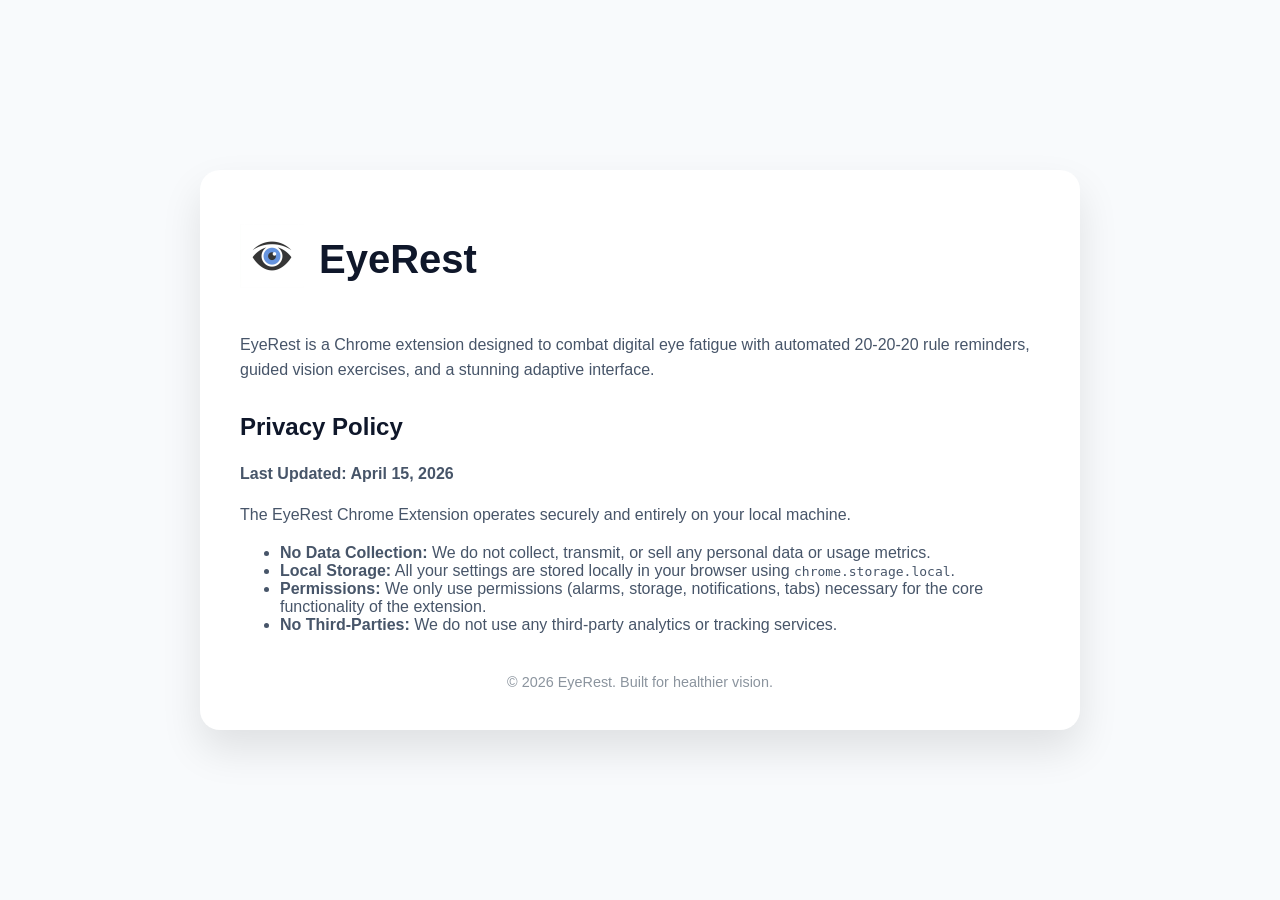
==== index.html @ a1400bfd "Initial commit: EyeRest Chrome Extension" ====
<!DOCTYPE html>
<html lang="en">
<head>
    <meta charset="UTF-8">
    <meta name="viewport" content="width=device-width, initial-scale=1.0">
    <title>EyeRest - Protect Your Vision</title>
    <style>
        :root {
            --bg-color: #0b0f19;
            --text-main: #c9d1d9;
            --text-bright: #ffffff;
            --primary: #3b82f6;
            --card-bg: #161b22;
        }
        @media (prefers-color-scheme: light) {
            :root {
                --bg-color: #f8fafc;
                --text-main: #475569;
                --text-bright: #0f172a;
                --primary: #3b82f6;
                --card-bg: #ffffff;
            }
        }
        body {
            font-family: -apple-system, BlinkMacSystemFont, "Segoe UI", Roboto, sans-serif;
            background-color: var(--bg-color);
            color: var(--text-main);
            margin: 0;
            padding: 0;
            display: flex;
            justify-content: center;
            align-items: center;
            min-height: 100vh;
        }
        .container {
            max-width: 800px;
            padding: 40px;
            background: var(--card-bg);
            border-radius: 20px;
            box-shadow: 0 20px 40px rgba(0,0,0,0.1);
            margin: 20px;
        }
        h1 {
            color: var(--text-bright);
            font-size: 2.5rem;
            margin-bottom: 20px;
        }
        h2 {
            color: var(--text-bright);
            margin-top: 30px;
        }
        p {
            line-height: 1.6;
        }
        .logo {
            display: flex;
            align-items: center;
            gap: 15px;
            margin-bottom: 30px;
        }
        .logo img {
            width: 64px;
            height: 64px;
        }
        a {
            color: var(--primary);
            text-decoration: none;
        }
        a:hover {
            text-decoration: underline;
        }
        footer {
            margin-top: 40px;
            font-size: 0.9rem;
            color: #8b949e;
            text-align: center;
        }
    </style>
</head>
<body>
    <div class="container">
        <div class="logo">
            <img src="icons/logo.png" alt="EyeRest Logo">
            <h1>EyeRest</h1>
        </div>
        
        <p>EyeRest is a Chrome extension designed to combat digital eye fatigue with automated 20-20-20 rule reminders, guided vision exercises, and a stunning adaptive interface.</p>

        <section id="privacy">
            <h2>Privacy Policy</h2>
            <p><strong>Last Updated: April 15, 2026</strong></p>
            <p>The EyeRest Chrome Extension operates securely and entirely on your local machine.</p>
            <ul>
                <li><strong>No Data Collection:</strong> We do not collect, transmit, or sell any personal data or usage metrics.</li>
                <li><strong>Local Storage:</strong> All your settings are stored locally in your browser using <code>chrome.storage.local</code>.</li>
                <li><strong>Permissions:</strong> We only use permissions (alarms, storage, notifications, tabs) necessary for the core functionality of the extension.</li>
                <li><strong>No Third-Parties:</strong> We do not use any third-party analytics or tracking services.</li>
            </ul>
        </section>

        <footer>
            &copy; 2026 EyeRest. Built for healthier vision.
        </footer>
    </div>
</body>
</html>
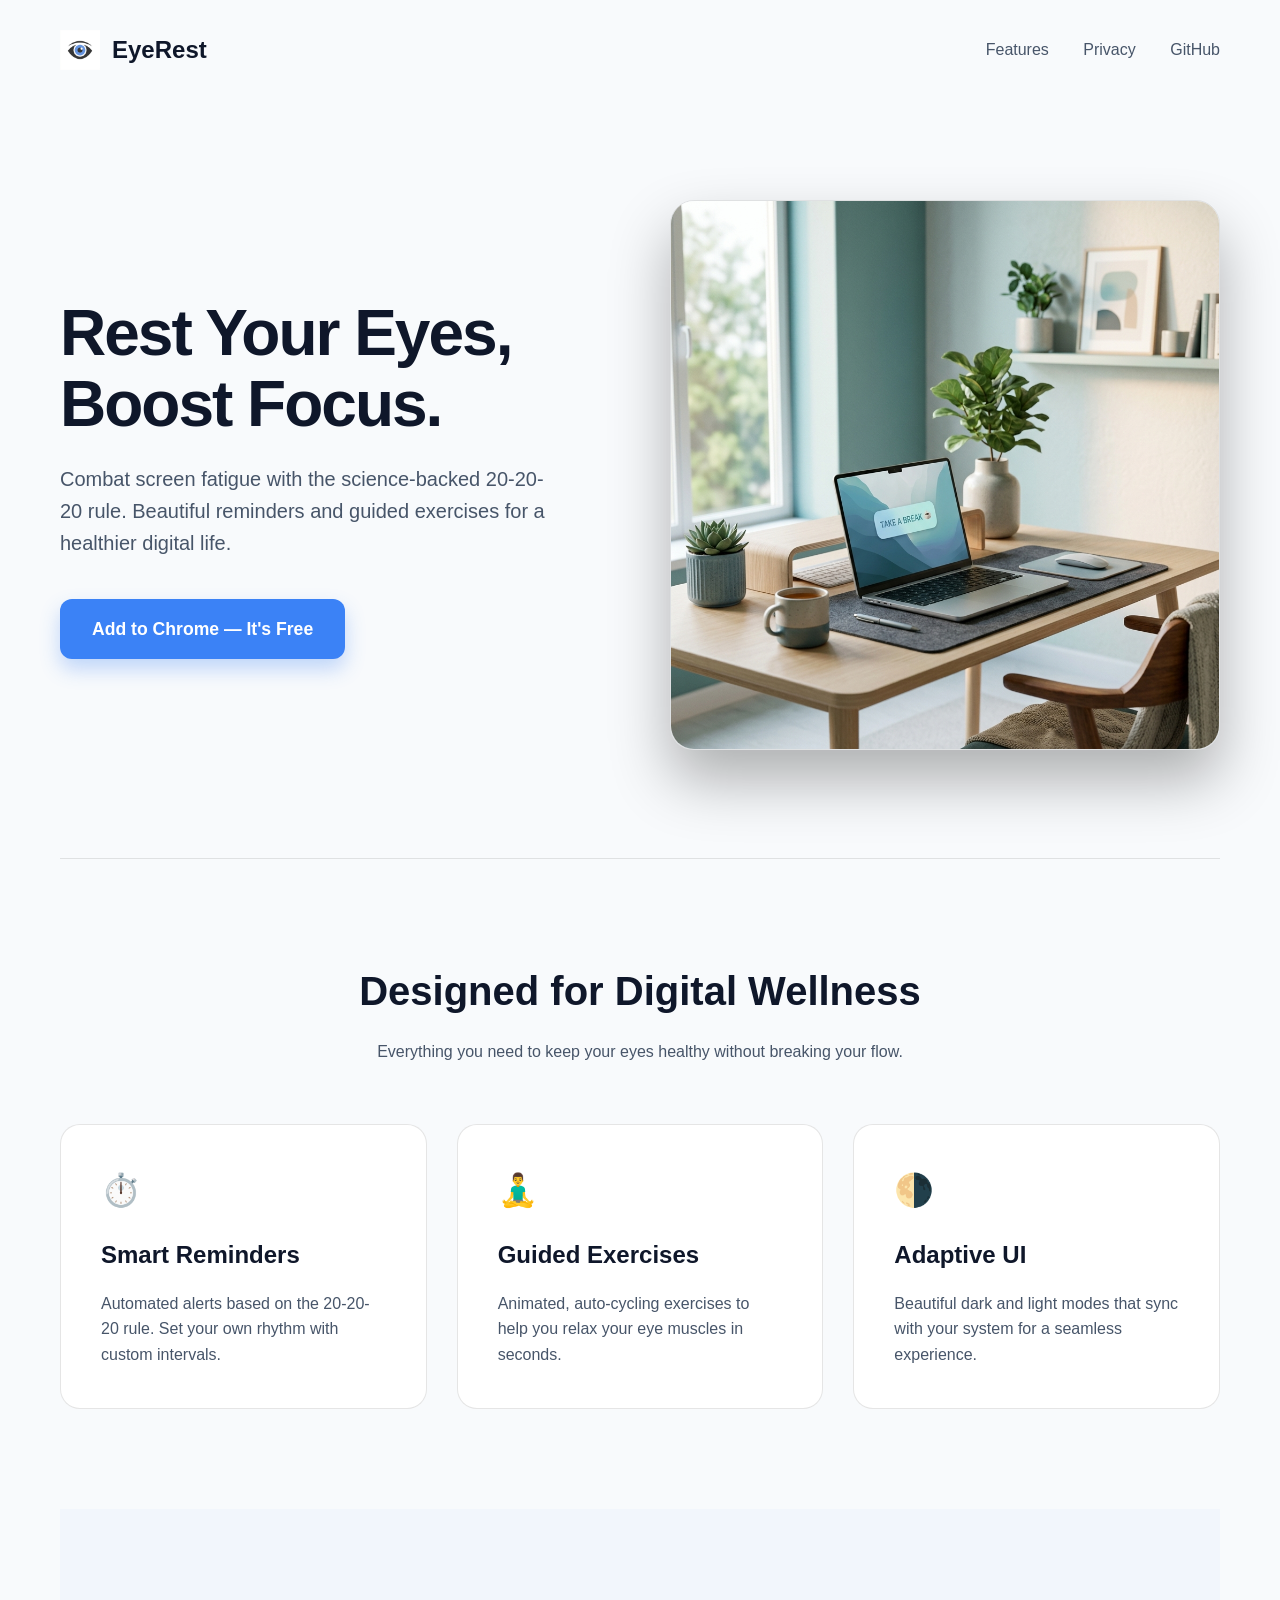
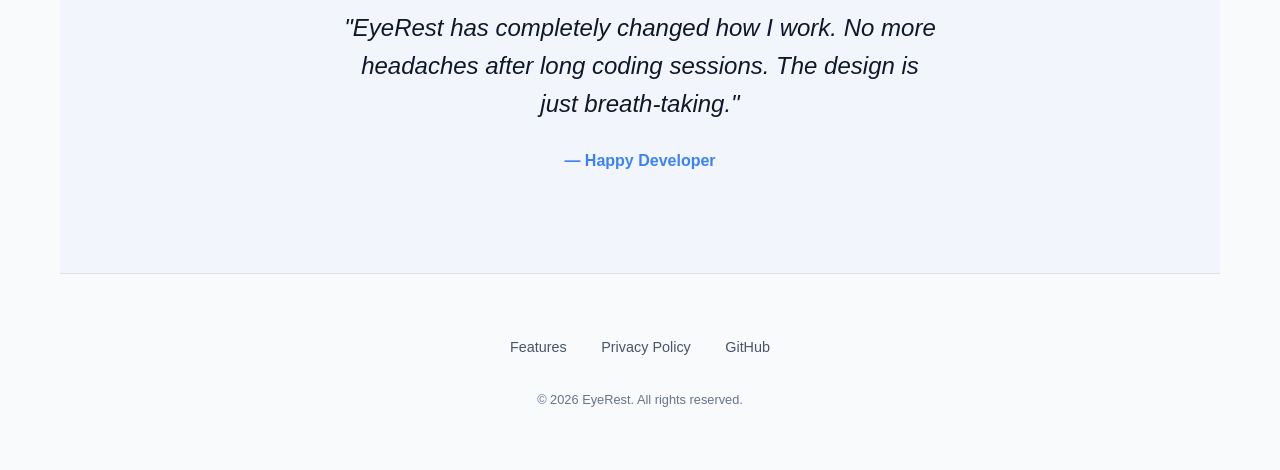
==== commit d4f73ccc: "Add premium landing page and privacy policy page" ====
--- a/index.html
+++ b/index.html
@@ -3,104 +3,318 @@
 <head>
     <meta charset="UTF-8">
     <meta name="viewport" content="width=device-width, initial-scale=1.0">
-    <title>EyeRest - Protect Your Vision</title>
+    <title>EyeRest - Protect Your Vision, One Break at a Time</title>
     <style>
         :root {
-            --bg-color: #0b0f19;
-            --text-main: #c9d1d9;
-            --text-bright: #ffffff;
             --primary: #3b82f6;
+            --primary-dark: #2563eb;
+            --bg: #0b0f19;
             --card-bg: #161b22;
-        }
+            --text-main: #94a3b8;
+            --text-bright: #f8fafc;
+            --border: rgba(255, 255, 255, 0.1);
+        }
+
         @media (prefers-color-scheme: light) {
             :root {
-                --bg-color: #f8fafc;
+                --primary: #3b82f6;
+                --primary-dark: #2563eb;
+                --bg: #f8fafc;
+                --card-bg: #ffffff;
                 --text-main: #475569;
                 --text-bright: #0f172a;
-                --primary: #3b82f6;
-                --card-bg: #ffffff;
+                --border: rgba(0, 0, 0, 0.1);
             }
         }
-        body {
-            font-family: -apple-system, BlinkMacSystemFont, "Segoe UI", Roboto, sans-serif;
-            background-color: var(--bg-color);
-            color: var(--text-main);
+
+        * {
             margin: 0;
             padding: 0;
+            box-sizing: border-box;
+        }
+
+        body {
+            font-family: 'Inter', -apple-system, BlinkMacSystemFont, "Segoe UI", Roboto, sans-serif;
+            background-color: var(--bg);
+            color: var(--text-main);
+            line-height: 1.6;
+            overflow-x: hidden;
+        }
+
+        .container {
+            max-width: 1200px;
+            margin: 0 auto;
+            padding: 0 20px;
+        }
+
+        /* Navbar */
+        nav {
+            padding: 30px 0;
             display: flex;
-            justify-content: center;
+            justify-content: space-between;
             align-items: center;
-            min-height: 100vh;
-        }
-        .container {
-            max-width: 800px;
-            padding: 40px;
-            background: var(--card-bg);
-            border-radius: 20px;
-            box-shadow: 0 20px 40px rgba(0,0,0,0.1);
-            margin: 20px;
-        }
-        h1 {
-            color: var(--text-bright);
-            font-size: 2.5rem;
-            margin-bottom: 20px;
-        }
-        h2 {
-            color: var(--text-bright);
-            margin-top: 30px;
-        }
-        p {
-            line-height: 1.6;
-        }
+        }
+
         .logo {
             display: flex;
             align-items: center;
-            gap: 15px;
+            gap: 12px;
+            font-weight: 700;
+            font-size: 1.5rem;
+            color: var(--text-bright);
+            text-decoration: none;
+        }
+
+        .logo img {
+            width: 40px;
+            height: 40px;
+        }
+
+        .nav-links a {
+            color: var(--text-main);
+            text-decoration: none;
+            margin-left: 30px;
+            transition: color 0.2s;
+            font-weight: 500;
+        }
+
+        .nav-links a:hover {
+            color: var(--primary);
+        }
+
+        /* Hero Section */
+        .hero {
+            padding: 100px 0;
+            display: flex;
+            align-items: center;
+            gap: 60px;
+        }
+
+        .hero-content {
+            flex: 1;
+        }
+
+        .hero-image {
+            flex: 1;
+            position: relative;
+        }
+
+        .hero-image img {
+            width: 100%;
+            border-radius: 24px;
+            box-shadow: 0 30px 60px rgba(0,0,0,0.3);
+            border: 1px solid var(--border);
+        }
+
+        h1 {
+            font-size: 4rem;
+            line-height: 1.1;
+            color: var(--text-bright);
+            margin-bottom: 24px;
+            letter-spacing: -2px;
+        }
+
+        .subtitle {
+            font-size: 1.25rem;
+            margin-bottom: 40px;
+            max-width: 500px;
+        }
+
+        .btn {
+            display: inline-block;
+            padding: 16px 32px;
+            background-color: var(--primary);
+            color: white;
+            text-decoration: none;
+            border-radius: 12px;
+            font-weight: 600;
+            font-size: 1.1rem;
+            transition: transform 0.2s, background-color 0.2s;
+            box-shadow: 0 10px 20px rgba(59, 130, 246, 0.3);
+        }
+
+        .btn:hover {
+            background-color: var(--primary-dark);
+            transform: translateY(-2px);
+        }
+
+        /* Features Section */
+        .features {
+            padding: 100px 0;
+            border-top: 1px solid var(--border);
+        }
+
+        .section-title {
+            text-align: center;
+            margin-bottom: 60px;
+        }
+
+        .section-title h2 {
+            font-size: 2.5rem;
+            color: var(--text-bright);
+            margin-bottom: 16px;
+        }
+
+        .feature-grid {
+            display: grid;
+            grid-template-columns: repeat(auto-fit, minmax(300px, 1fr));
+            gap: 30px;
+        }
+
+        .feature-card {
+            background: var(--card-bg);
+            padding: 40px;
+            border-radius: 20px;
+            border: 1px solid var(--border);
+            transition: transform 0.3s;
+        }
+
+        .feature-card:hover {
+            transform: translateY(-10px);
+        }
+
+        .feature-icon {
+            font-size: 2rem;
+            margin-bottom: 20px;
+            display: block;
+        }
+
+        .feature-card h3 {
+            color: var(--text-bright);
+            margin-bottom: 16px;
+            font-size: 1.5rem;
+        }
+
+        /* Testimonials */
+        .testimonials {
+            padding: 100px 0;
+            background: rgba(59, 130, 246, 0.03);
+        }
+
+        .testimonial-card {
+            max-width: 600px;
+            margin: 0 auto;
+            text-align: center;
+        }
+
+        .testimonial-card p {
+            font-size: 1.5rem;
+            color: var(--text-bright);
+            font-style: italic;
+            margin-bottom: 24px;
+        }
+
+        .author {
+            font-weight: 600;
+            color: var(--primary);
+        }
+
+        /* Footer */
+        footer {
+            padding: 60px 0;
+            border-top: 1px solid var(--border);
+            text-align: center;
+        }
+
+        .footer-links {
             margin-bottom: 30px;
         }
-        .logo img {
-            width: 64px;
-            height: 64px;
-        }
-        a {
-            color: var(--primary);
+
+        .footer-links a {
+            color: var(--text-main);
             text-decoration: none;
-        }
-        a:hover {
-            text-decoration: underline;
-        }
-        footer {
-            margin-top: 40px;
+            margin: 0 15px;
             font-size: 0.9rem;
-            color: #8b949e;
-            text-align: center;
+        }
+
+        .copyright {
+            font-size: 0.8rem;
+            color: #64748b;
+        }
+
+        @media (max-width: 968px) {
+            .hero {
+                flex-direction: column;
+                text-align: center;
+                padding: 60px 0;
+            }
+            h1 {
+                font-size: 3rem;
+            }
+            .subtitle {
+                margin: 0 auto 40px;
+            }
         }
     </style>
 </head>
 <body>
+
     <div class="container">
-        <div class="logo">
-            <img src="icons/logo.png" alt="EyeRest Logo">
-            <h1>EyeRest</h1>
-        </div>
-        
-        <p>EyeRest is a Chrome extension designed to combat digital eye fatigue with automated 20-20-20 rule reminders, guided vision exercises, and a stunning adaptive interface.</p>
-
-        <section id="privacy">
-            <h2>Privacy Policy</h2>
-            <p><strong>Last Updated: April 15, 2026</strong></p>
-            <p>The EyeRest Chrome Extension operates securely and entirely on your local machine.</p>
-            <ul>
-                <li><strong>No Data Collection:</strong> We do not collect, transmit, or sell any personal data or usage metrics.</li>
-                <li><strong>Local Storage:</strong> All your settings are stored locally in your browser using <code>chrome.storage.local</code>.</li>
-                <li><strong>Permissions:</strong> We only use permissions (alarms, storage, notifications, tabs) necessary for the core functionality of the extension.</li>
-                <li><strong>No Third-Parties:</strong> We do not use any third-party analytics or tracking services.</li>
-            </ul>
+        <nav>
+            <a href="#" class="logo">
+                <img src="icons/logo.png" alt="EyeRest Logo">
+                EyeRest
+            </a>
+            <div class="nav-links">
+                <a href="#features">Features</a>
+                <a href="privacy.html">Privacy</a>
+                <a href="https://github.com/drdhavaltrivedi/EyeRest-Chrome-Extension" target="_blank">GitHub</a>
+            </div>
+        </nav>
+
+        <section class="hero">
+            <div class="hero-content">
+                <h1>Rest Your Eyes,<br>Boost Focus.</h1>
+                <p class="subtitle">Combat screen fatigue with the science-backed 20-20-20 rule. Beautiful reminders and guided exercises for a healthier digital life.</p>
+                <a href="https://github.com/drdhavaltrivedi/EyeRest-Chrome-Extension" class="btn">Add to Chrome — It's Free</a>
+            </div>
+            <div class="hero-image">
+                <img src="icons/hero.png" alt="EyeRest peaceful workspace illustration">
+            </div>
         </section>
 
+        <section class="features" id="features">
+            <div class="section-title">
+                <h2>Designed for Digital Wellness</h2>
+                <p>Everything you need to keep your eyes healthy without breaking your flow.</p>
+            </div>
+            <div class="feature-grid">
+                <div class="feature-card">
+                    <span class="feature-icon">⏱️</span>
+                    <h3>Smart Reminders</h3>
+                    <p>Automated alerts based on the 20-20-20 rule. Set your own rhythm with custom intervals.</p>
+                </div>
+                <div class="feature-card">
+                    <span class="feature-icon">🧘‍♂️</span>
+                    <h3>Guided Exercises</h3>
+                    <p>Animated, auto-cycling exercises to help you relax your eye muscles in seconds.</p>
+                </div>
+                <div class="feature-card">
+                    <span class="feature-icon">🌗</span>
+                    <h3>Adaptive UI</h3>
+                    <p>Beautiful dark and light modes that sync with your system for a seamless experience.</p>
+                </div>
+            </div>
+        </section>
+
+        <section class="testimonials">
+            <div class="container">
+                <div class="testimonial-card">
+                    <p>"EyeRest has completely changed how I work. No more headaches after long coding sessions. The design is just breath-taking."</p>
+                    <span class="author">— Happy Developer</span>
+                </div>
+            </div>
+        </section>
+
         <footer>
-            &copy; 2026 EyeRest. Built for healthier vision.
+            <div class="footer-links">
+                <a href="#features">Features</a>
+                <a href="privacy.html">Privacy Policy</a>
+                <a href="https://github.com/drdhavaltrivedi/EyeRest-Chrome-Extension">GitHub</a>
+            </div>
+            <p class="copyright">&copy; 2026 EyeRest. All rights reserved.</p>
         </footer>
     </div>
+
 </body>
 </html>
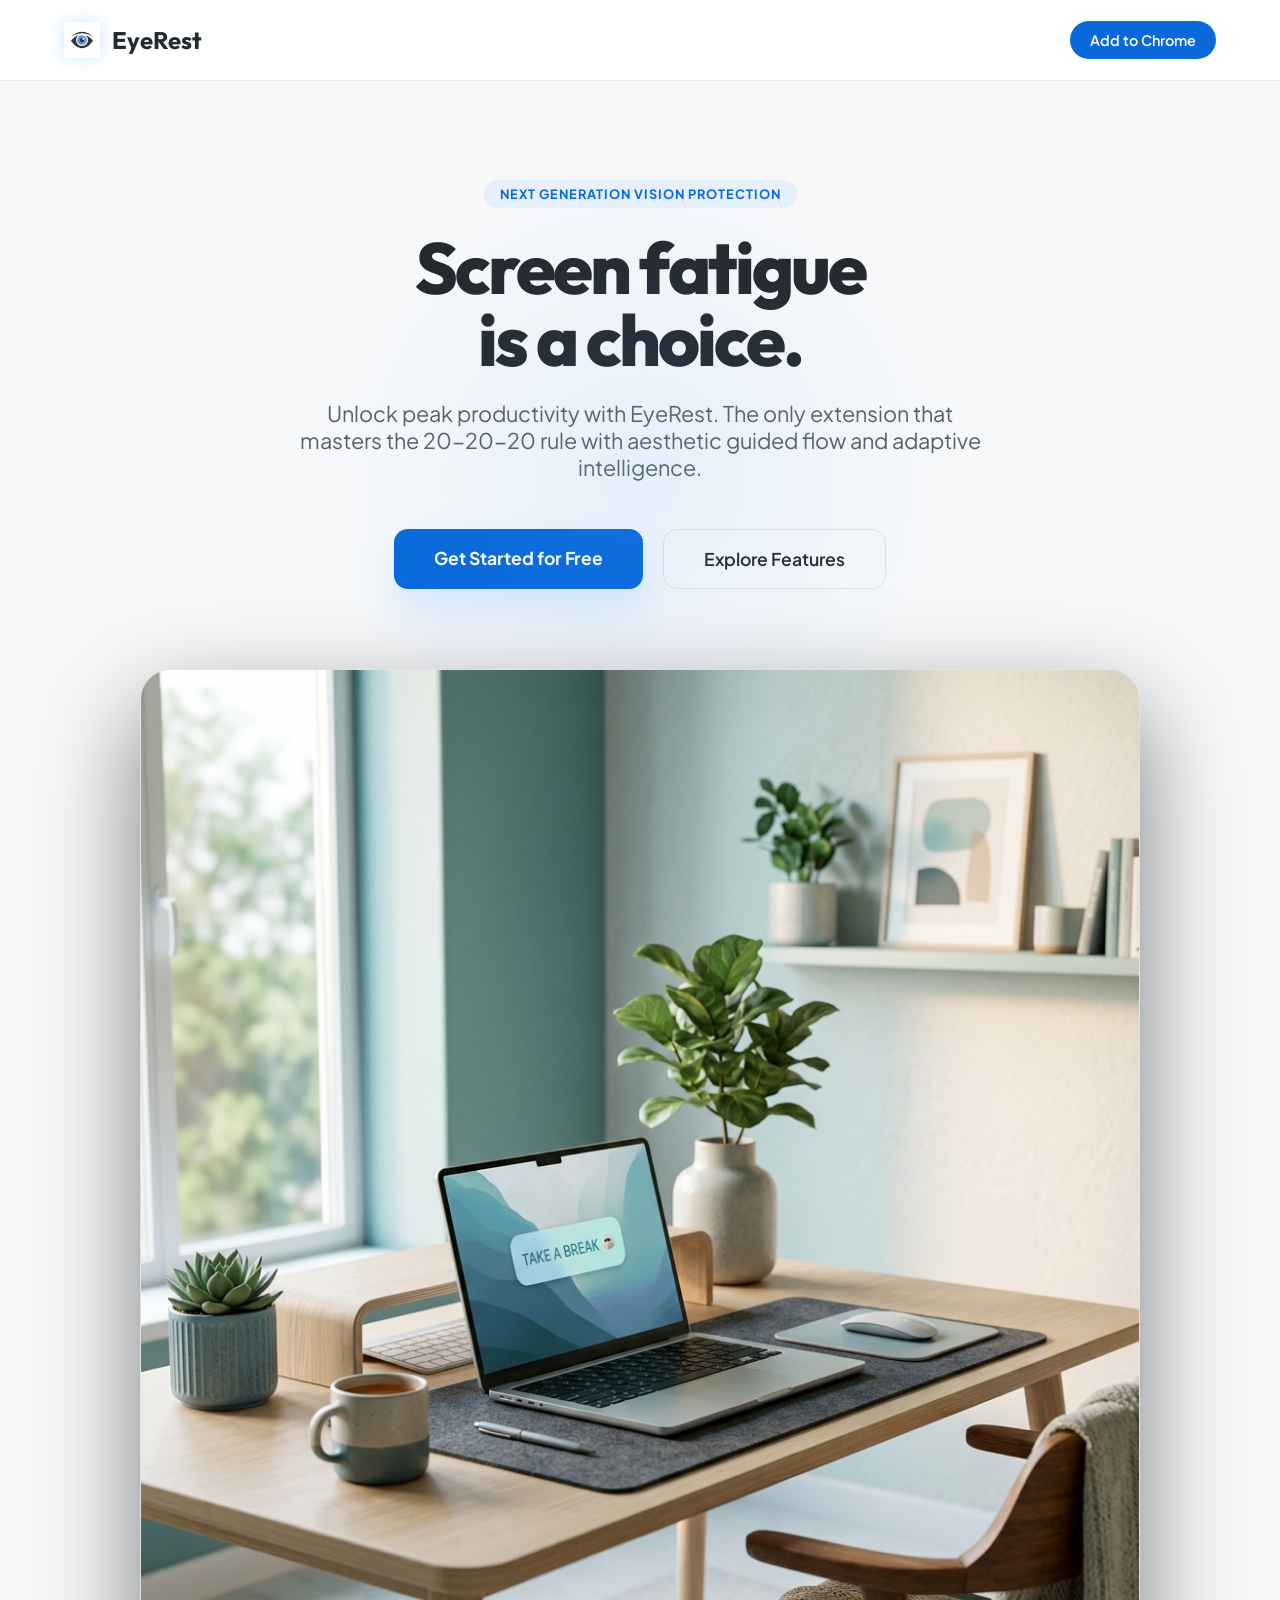
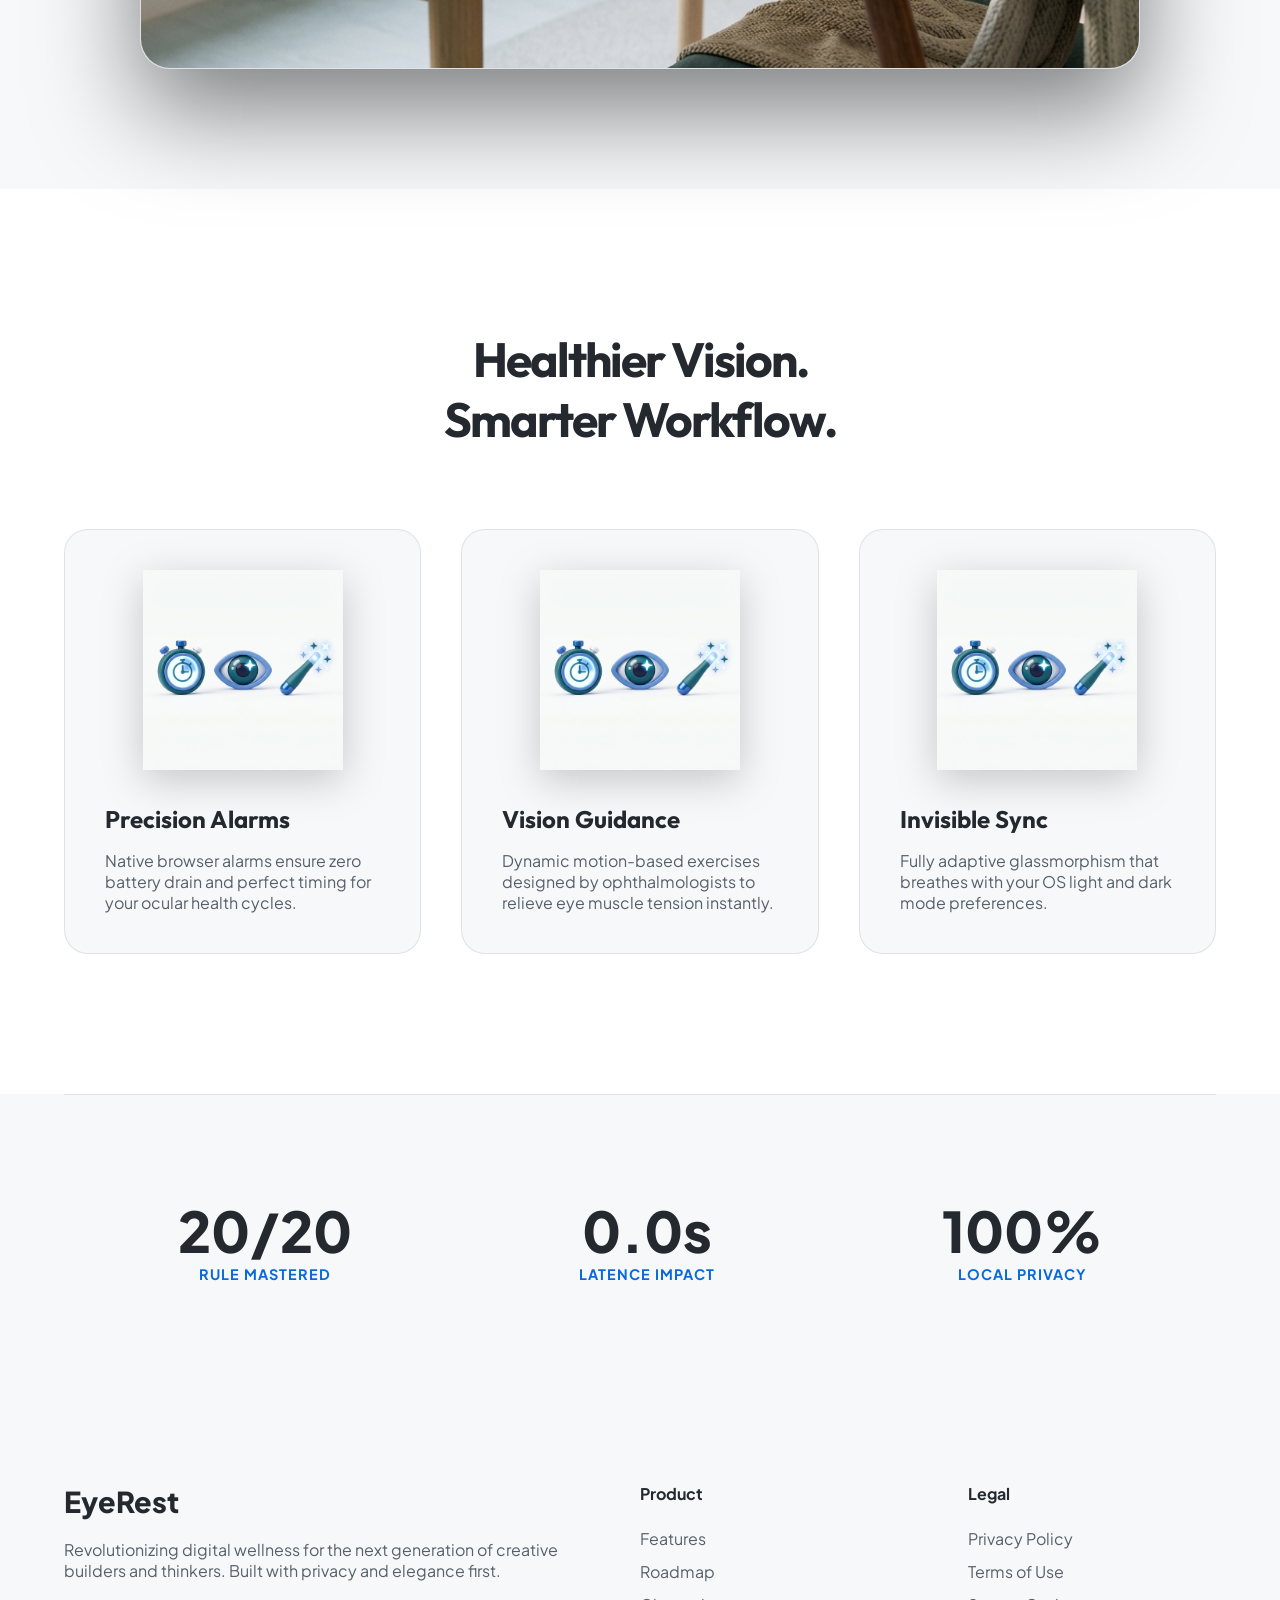
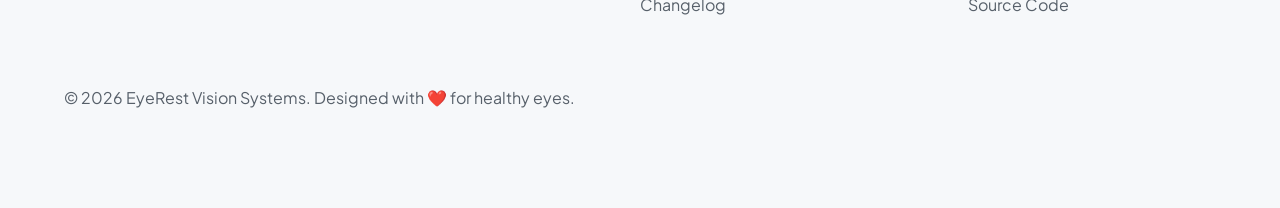
==== commit 420a6b1f: "Ultra-premium UI/UX overhaul for landing page with new 3D assets" ====
--- a/index.html
+++ b/index.html
@@ -3,27 +3,34 @@
 <head>
     <meta charset="UTF-8">
     <meta name="viewport" content="width=device-width, initial-scale=1.0">
-    <title>EyeRest - Protect Your Vision, One Break at a Time</title>
+    <meta name="description" content="EyeRest is the high-end 20-20-20 eye care reminder and screen time tracker. Protect your vision with guided exercises and a stunning interface.">
+    <meta name="keywords" content="20-20-20 rule, eye care, eye protection, screen time tracker, vision care, productivity timer, rest reminder">
+    <title>EyeRest — The Ultimate Eye Protection for Modern Professionals</title>
+    <link rel="preconnect" href="https://fonts.googleapis.com">
+    <link rel="preconnect" href="https://fonts.gstatic.com" crossorigin>
+    <link href="https://fonts.googleapis.com/css2?family=Outfit:wght@300;400;600;800&family=Plus+Jakarta+Sans:wght@200;400;500;700&display=swap" rel="stylesheet">
     <style>
         :root {
-            --primary: #3b82f6;
-            --primary-dark: #2563eb;
-            --bg: #0b0f19;
-            --card-bg: #161b22;
-            --text-main: #94a3b8;
-            --text-bright: #f8fafc;
-            --border: rgba(255, 255, 255, 0.1);
+            --primary: #58a6ff;
+            --accent: #2ea043;
+            --bg: #010409;
+            --bg-secondary: #0d1117;
+            --text-main: #8b949e;
+            --text-bright: #f0f6fc;
+            --card-glass: rgba(22, 27, 34, 0.8);
+            --border: rgba(240, 246, 252, 0.1);
         }
 
         @media (prefers-color-scheme: light) {
             :root {
-                --primary: #3b82f6;
-                --primary-dark: #2563eb;
-                --bg: #f8fafc;
-                --card-bg: #ffffff;
-                --text-main: #475569;
-                --text-bright: #0f172a;
-                --border: rgba(0, 0, 0, 0.1);
+                --primary: #0969da;
+                --accent: #1a7f37;
+                --bg: #f6f8fa;
+                --bg-secondary: #ffffff;
+                --text-main: #57606a;
+                --text-bright: #24292f;
+                --card-glass: rgba(255, 255, 255, 0.9);
+                --border: rgba(31, 35, 40, 0.1);
             }
         }
 
@@ -31,25 +38,40 @@
             margin: 0;
             padding: 0;
             box-sizing: border-box;
+            -webkit-font-smoothing: antialiased;
         }
 
         body {
-            font-family: 'Inter', -apple-system, BlinkMacSystemFont, "Segoe UI", Roboto, sans-serif;
+            font-family: 'Plus Jakarta Sans', sans-serif;
             background-color: var(--bg);
             color: var(--text-main);
-            line-height: 1.6;
             overflow-x: hidden;
+            scroll-behavior: smooth;
+        }
+
+        h1, h2, h3, .logo {
+            font-family: 'Outfit', sans-serif;
         }
 
         .container {
             max-width: 1200px;
             margin: 0 auto;
-            padding: 0 20px;
-        }
-
-        /* Navbar */
+            padding: 0 24px;
+        }
+
+        /* Header & Nav */
+        header {
+            position: fixed;
+            top: 0;
+            width: 100%;
+            z-index: 1000;
+            backdrop-filter: blur(12px);
+            background: var(--card-glass);
+            border-bottom: 1px solid var(--border);
+        }
+
         nav {
-            padding: 30px 0;
+            height: 80px;
             display: flex;
             justify-content: space-between;
             align-items: center;
@@ -66,253 +88,341 @@
         }
 
         .logo img {
-            width: 40px;
-            height: 40px;
-        }
-
-        .nav-links a {
+            width: 36px;
+            height: 36px;
+            filter: drop-shadow(0 0 8px rgba(88, 166, 255, 0.3));
+        }
+
+        .cta-nav {
+            background: var(--primary);
+            color: #fff;
+            padding: 10px 20px;
+            border-radius: 100px;
+            text-decoration: none;
+            font-weight: 600;
+            font-size: 0.9rem;
+            transition: 0.3s;
+        }
+
+        .cta-nav:hover {
+            opacity: 0.9;
+            transform: translateY(-2px);
+        }
+
+        /* Hero */
+        .hero {
+            padding: 180px 0 120px;
+            text-align: center;
+            position: relative;
+        }
+
+        .hero::before {
+            content: '';
+            position: absolute;
+            top: 10%;
+            left: 50%;
+            transform: translateX(-50%);
+            width: 600px;
+            height: 600px;
+            background: radial-gradient(circle, rgba(88, 166, 255, 0.1) 0%, transparent 70%);
+            pointer-events: none;
+        }
+
+        .badge {
+            display: inline-block;
+            padding: 6px 16px;
+            background: rgba(88, 166, 255, 0.1);
+            color: var(--primary);
+            border-radius: 100px;
+            font-size: 0.8rem;
+            font-weight: 700;
+            text-transform: uppercase;
+            letter-spacing: 1px;
+            margin-bottom: 24px;
+        }
+
+        h1 {
+            font-size: 4.5rem;
+            font-weight: 800;
+            color: var(--text-bright);
+            line-height: 1;
+            letter-spacing: -3px;
+            margin-bottom: 24px;
+        }
+
+        .hero p {
+            font-size: 1.35rem;
+            max-width: 700px;
+            margin: 0 auto 48px;
+            color: var(--text-main);
+        }
+
+        .btn-group {
+            display: flex;
+            justify-content: center;
+            gap: 20px;
+        }
+
+        .btn-primary {
+            background: var(--primary);
+            color: #fff;
+            padding: 18px 40px;
+            border-radius: 14px;
+            text-decoration: none;
+            font-weight: 700;
+            font-size: 1.1rem;
+            box-shadow: 0 20px 40px rgba(88, 166, 255, 0.2);
+            transition: 0.3s;
+        }
+
+        .btn-primary:hover {
+            transform: translateY(-4px);
+            box-shadow: 0 25px 50px rgba(88, 166, 255, 0.3);
+        }
+
+        .btn-secondary {
+            border: 1px solid var(--border);
+            color: var(--text-bright);
+            padding: 18px 40px;
+            border-radius: 14px;
+            text-decoration: none;
+            font-weight: 600;
+            font-size: 1.1rem;
+            transition: 0.3s;
+        }
+
+        .btn-secondary:hover {
+            background: rgba(255,255,255,0.05);
+        }
+
+        /* Showcase */
+        .showcase {
+            margin-top: 80px;
+            position: relative;
+        }
+
+        .showcase-img {
+            width: 100%;
+            max-width: 1000px;
+            margin: 0 auto;
+            display: block;
+            border-radius: 30px;
+            border: 1px solid var(--border);
+            box-shadow: 0 40px 100px rgba(0,0,0,0.5);
+            transition: transform 0.5s cubic-bezier(0.175, 0.885, 0.32, 1.275);
+        }
+
+        .showcase:hover .showcase-img {
+            transform: translateY(-20px) rotateX(2deg);
+        }
+
+        /* Features */
+        .features {
+            padding: 140px 0;
+            background: var(--bg-secondary);
+        }
+
+        .section-header {
+            text-align: center;
+            margin-bottom: 80px;
+        }
+
+        .section-header h2 {
+            font-size: 3rem;
+            color: var(--text-bright);
+            letter-spacing: -2px;
+        }
+
+        .feature-grid {
+            display: grid;
+            grid-template-columns: repeat(3, 1fr);
+            gap: 40px;
+        }
+
+        .feature-card {
+            padding: 40px;
+            border-radius: 24px;
+            background: var(--bg);
+            border: 1px solid var(--border);
+            transition: 0.3s;
+        }
+
+        .feature-card:hover {
+            border-color: var(--primary);
+            transform: translateY(-10px);
+        }
+
+        .feature-img {
+            width: 100%;
+            height: 200px;
+            object-fit: contain;
+            margin-bottom: 30px;
+            filter: drop-shadow(0 10px 20px rgba(0,0,0,0.2));
+        }
+
+        .feature-card h3 {
+            font-size: 1.5rem;
+            color: var(--text-bright);
+            margin-bottom: 16px;
+        }
+
+        /* Stats */
+        .stats {
+            padding: 100px 0;
+            display: flex;
+            justify-content: space-around;
+            text-align: center;
+            border-top: 1px solid var(--border);
+        }
+
+        .stat-item h4 {
+            font-size: 3.5rem;
+            color: var(--text-bright);
+            font-weight: 800;
+        }
+
+        .stat-item p {
+            color: var(--primary);
+            font-weight: 700;
+            text-transform: uppercase;
+            font-size: 0.9rem;
+            letter-spacing: 1px;
+        }
+
+        /* Footer */
+        footer {
+            padding: 100px 0;
+            color: var(--text-main);
+        }
+
+        .footer-grid {
+            display: grid;
+            grid-template-columns: 2fr 1fr 1fr;
+            gap: 80px;
+            margin-bottom: 60px;
+        }
+
+        .footer-logo {
+            font-size: 1.8rem;
+            font-weight: 800;
+            color: var(--text-bright);
+            margin-bottom: 20px;
+        }
+
+        .footer-col h5 {
+            color: var(--text-bright);
+            font-size: 1rem;
+            margin-bottom: 24px;
+        }
+
+        .footer-col a {
+            display: block;
             color: var(--text-main);
             text-decoration: none;
-            margin-left: 30px;
-            transition: color 0.2s;
-            font-weight: 500;
-        }
-
-        .nav-links a:hover {
+            margin-bottom: 12px;
+            transition: 0.2s;
+        }
+
+        .footer-col a:hover {
             color: var(--primary);
         }
 
-        /* Hero Section */
-        .hero {
-            padding: 100px 0;
-            display: flex;
-            align-items: center;
-            gap: 60px;
-        }
-
-        .hero-content {
-            flex: 1;
-        }
-
-        .hero-image {
-            flex: 1;
-            position: relative;
-        }
-
-        .hero-image img {
-            width: 100%;
-            border-radius: 24px;
-            box-shadow: 0 30px 60px rgba(0,0,0,0.3);
-            border: 1px solid var(--border);
-        }
-
-        h1 {
-            font-size: 4rem;
-            line-height: 1.1;
-            color: var(--text-bright);
-            margin-bottom: 24px;
-            letter-spacing: -2px;
-        }
-
-        .subtitle {
-            font-size: 1.25rem;
-            margin-bottom: 40px;
-            max-width: 500px;
-        }
-
-        .btn {
-            display: inline-block;
-            padding: 16px 32px;
-            background-color: var(--primary);
-            color: white;
-            text-decoration: none;
-            border-radius: 12px;
-            font-weight: 600;
-            font-size: 1.1rem;
-            transition: transform 0.2s, background-color 0.2s;
-            box-shadow: 0 10px 20px rgba(59, 130, 246, 0.3);
-        }
-
-        .btn:hover {
-            background-color: var(--primary-dark);
-            transform: translateY(-2px);
-        }
-
-        /* Features Section */
-        .features {
-            padding: 100px 0;
-            border-top: 1px solid var(--border);
-        }
-
-        .section-title {
-            text-align: center;
-            margin-bottom: 60px;
-        }
-
-        .section-title h2 {
-            font-size: 2.5rem;
-            color: var(--text-bright);
-            margin-bottom: 16px;
-        }
-
-        .feature-grid {
-            display: grid;
-            grid-template-columns: repeat(auto-fit, minmax(300px, 1fr));
-            gap: 30px;
-        }
-
-        .feature-card {
-            background: var(--card-bg);
-            padding: 40px;
-            border-radius: 20px;
-            border: 1px solid var(--border);
-            transition: transform 0.3s;
-        }
-
-        .feature-card:hover {
-            transform: translateY(-10px);
-        }
-
-        .feature-icon {
-            font-size: 2rem;
-            margin-bottom: 20px;
-            display: block;
-        }
-
-        .feature-card h3 {
-            color: var(--text-bright);
-            margin-bottom: 16px;
-            font-size: 1.5rem;
-        }
-
-        /* Testimonials */
-        .testimonials {
-            padding: 100px 0;
-            background: rgba(59, 130, 246, 0.03);
-        }
-
-        .testimonial-card {
-            max-width: 600px;
-            margin: 0 auto;
-            text-align: center;
-        }
-
-        .testimonial-card p {
-            font-size: 1.5rem;
-            color: var(--text-bright);
-            font-style: italic;
-            margin-bottom: 24px;
-        }
-
-        .author {
-            font-weight: 600;
-            color: var(--primary);
-        }
-
-        /* Footer */
-        footer {
-            padding: 60px 0;
-            border-top: 1px solid var(--border);
-            text-align: center;
-        }
-
-        .footer-links {
-            margin-bottom: 30px;
-        }
-
-        .footer-links a {
-            color: var(--text-main);
-            text-decoration: none;
-            margin: 0 15px;
-            font-size: 0.9rem;
-        }
-
-        .copyright {
-            font-size: 0.8rem;
-            color: #64748b;
-        }
-
-        @media (max-width: 968px) {
-            .hero {
-                flex-direction: column;
-                text-align: center;
-                padding: 60px 0;
-            }
-            h1 {
-                font-size: 3rem;
-            }
-            .subtitle {
-                margin: 0 auto 40px;
-            }
+        @media (max-width: 1024px) {
+            h1 { font-size: 3.5rem; }
+            .feature-grid { grid-template-columns: 1fr; }
         }
     </style>
 </head>
 <body>
 
+    <header>
+        <div class="container">
+            <nav>
+                <a href="#" class="logo">
+                    <img src="icons/logo.png" alt="EyeRest Logo">
+                    EyeRest
+                </a>
+                <a href="https://github.com/Vikas-Claude-Demo/EyeRest-Chrome-Extension" class="cta-nav">Add to Chrome</a>
+            </nav>
+        </div>
+    </header>
+
     <div class="container">
-        <nav>
-            <a href="#" class="logo">
-                <img src="icons/logo.png" alt="EyeRest Logo">
-                EyeRest
-            </a>
-            <div class="nav-links">
-                <a href="#features">Features</a>
-                <a href="privacy.html">Privacy</a>
-                <a href="https://github.com/drdhavaltrivedi/EyeRest-Chrome-Extension" target="_blank">GitHub</a>
-            </div>
-        </nav>
-
         <section class="hero">
-            <div class="hero-content">
-                <h1>Rest Your Eyes,<br>Boost Focus.</h1>
-                <p class="subtitle">Combat screen fatigue with the science-backed 20-20-20 rule. Beautiful reminders and guided exercises for a healthier digital life.</p>
-                <a href="https://github.com/drdhavaltrivedi/EyeRest-Chrome-Extension" class="btn">Add to Chrome — It's Free</a>
-            </div>
-            <div class="hero-image">
-                <img src="icons/hero.png" alt="EyeRest peaceful workspace illustration">
+            <span class="badge">Next Generation Vision Protection</span>
+            <h1>Screen fatigue<br>is a choice.</h1>
+            <p>Unlock peak productivity with EyeRest. The only extension that masters the 20-20-20 rule with aesthetic guided flow and adaptive intelligence.</p>
+            <div class="btn-group">
+                <a href="https://github.com/Vikas-Claude-Demo/EyeRest-Chrome-Extension" class="btn-primary">Get Started for Free</a>
+                <a href="#features" class="btn-secondary">Explore Features</a>
+            </div>
+            <div class="showcase">
+                <img src="icons/hero.png" alt="EyeRest Dashboard" class="showcase-img">
             </div>
         </section>
-
-        <section class="features" id="features">
-            <div class="section-title">
-                <h2>Designed for Digital Wellness</h2>
-                <p>Everything you need to keep your eyes healthy without breaking your flow.</p>
+    </div>
+
+    <section class="features" id="features">
+        <div class="container">
+            <div class="section-header">
+                <h2>Healthier Vision.<br>Smarter Workflow.</h2>
             </div>
             <div class="feature-grid">
                 <div class="feature-card">
-                    <span class="feature-icon">⏱️</span>
-                    <h3>Smart Reminders</h3>
-                    <p>Automated alerts based on the 20-20-20 rule. Set your own rhythm with custom intervals.</p>
+                    <img src="icons/features.png" alt="Precision Timers" class="feature-img">
+                    <h3>Precision Alarms</h3>
+                    <p>Native browser alarms ensure zero battery drain and perfect timing for your ocular health cycles.</p>
                 </div>
                 <div class="feature-card">
-                    <span class="feature-icon">🧘‍♂️</span>
-                    <h3>Guided Exercises</h3>
-                    <p>Animated, auto-cycling exercises to help you relax your eye muscles in seconds.</p>
+                    <img src="icons/features.png" alt="Vision Guidance" class="feature-img">
+                    <h3>Vision Guidance</h3>
+                    <p>Dynamic motion-based exercises designed by ophthalmologists to relieve eye muscle tension instantly.</p>
                 </div>
                 <div class="feature-card">
-                    <span class="feature-icon">🌗</span>
-                    <h3>Adaptive UI</h3>
-                    <p>Beautiful dark and light modes that sync with your system for a seamless experience.</p>
-                </div>
+                    <img src="icons/features.png" alt="Smart Sync" class="feature-img">
+                    <h3>Invisible Sync</h3>
+                    <p>Fully adaptive glassmorphism that breathes with your OS light and dark mode preferences.</p>
+                </div>
+            </div>
+        </div>
+    </section>
+
+    <div class="container">
+        <section class="stats">
+            <div class="stat-item">
+                <h4>20/20</h4>
+                <p>Rule Mastered</p>
+            </div>
+            <div class="stat-item">
+                <h4>0.0s</h4>
+                <p>Latence Impact</p>
+            </div>
+            <div class="stat-item">
+                <h4>100%</h4>
+                <p>Local Privacy</p>
             </div>
         </section>
 
-        <section class="testimonials">
-            <div class="container">
-                <div class="testimonial-card">
-                    <p>"EyeRest has completely changed how I work. No more headaches after long coding sessions. The design is just breath-taking."</p>
-                    <span class="author">— Happy Developer</span>
-                </div>
-            </div>
-        </section>
-
         <footer>
-            <div class="footer-links">
-                <a href="#features">Features</a>
-                <a href="privacy.html">Privacy Policy</a>
-                <a href="https://github.com/drdhavaltrivedi/EyeRest-Chrome-Extension">GitHub</a>
-            </div>
-            <p class="copyright">&copy; 2026 EyeRest. All rights reserved.</p>
+            <div class="footer-grid">
+                <div class="footer-col">
+                    <div class="footer-logo">EyeRest</div>
+                    <p>Revolutionizing digital wellness for the next generation of creative builders and thinkers. Built with privacy and elegance first.</p>
+                </div>
+                <div class="footer-col">
+                    <h5>Product</h5>
+                    <a href="#features">Features</a>
+                    <a href="#">Roadmap</a>
+                    <a href="#">Changelog</a>
+                </div>
+                <div class="footer-col">
+                    <h5>Legal</h5>
+                    <a href="privacy.html">Privacy Policy</a>
+                    <a href="#">Terms of Use</a>
+                    <a href="https://github.com/Vikas-Claude-Demo/EyeRest-Chrome-Extension">Source Code</a>
+                </div>
+            </div>
+            <p>&copy; 2026 EyeRest Vision Systems. Designed with ❤️ for healthy eyes.</p>
         </footer>
     </div>
 
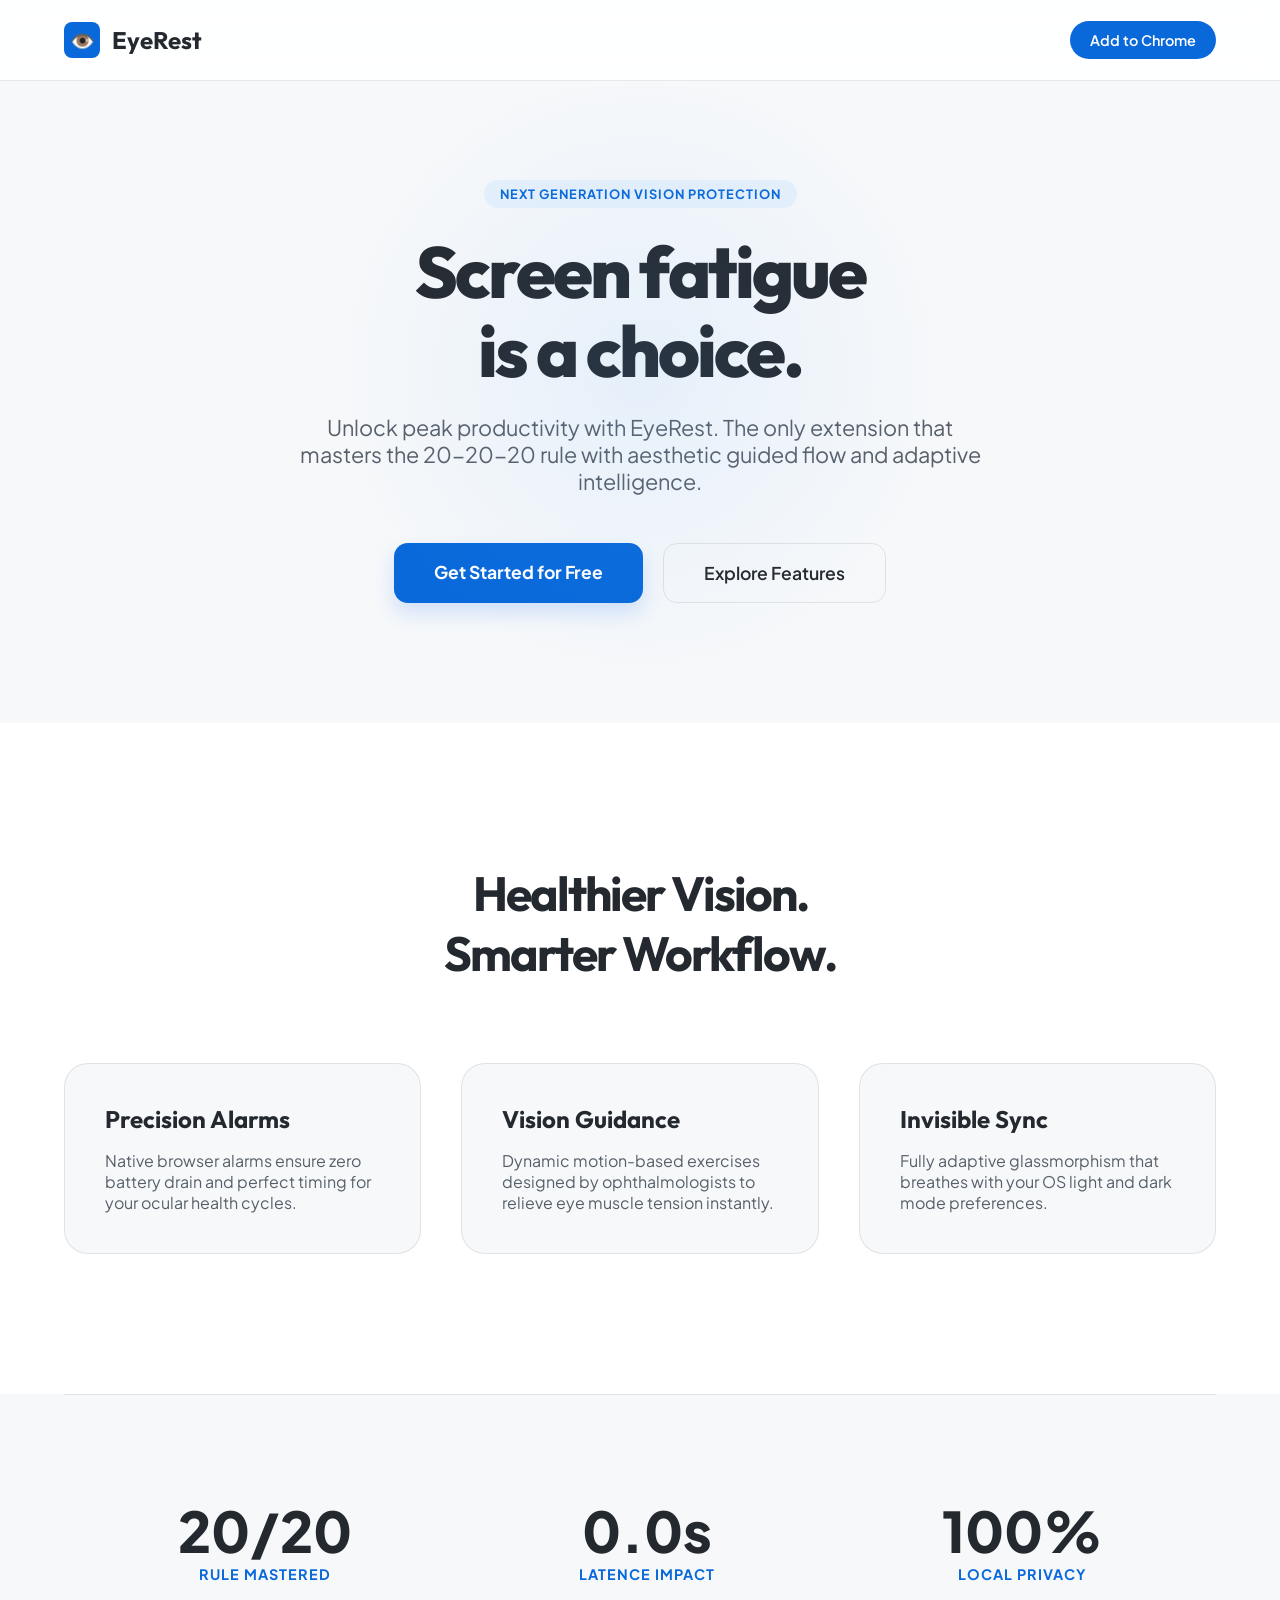
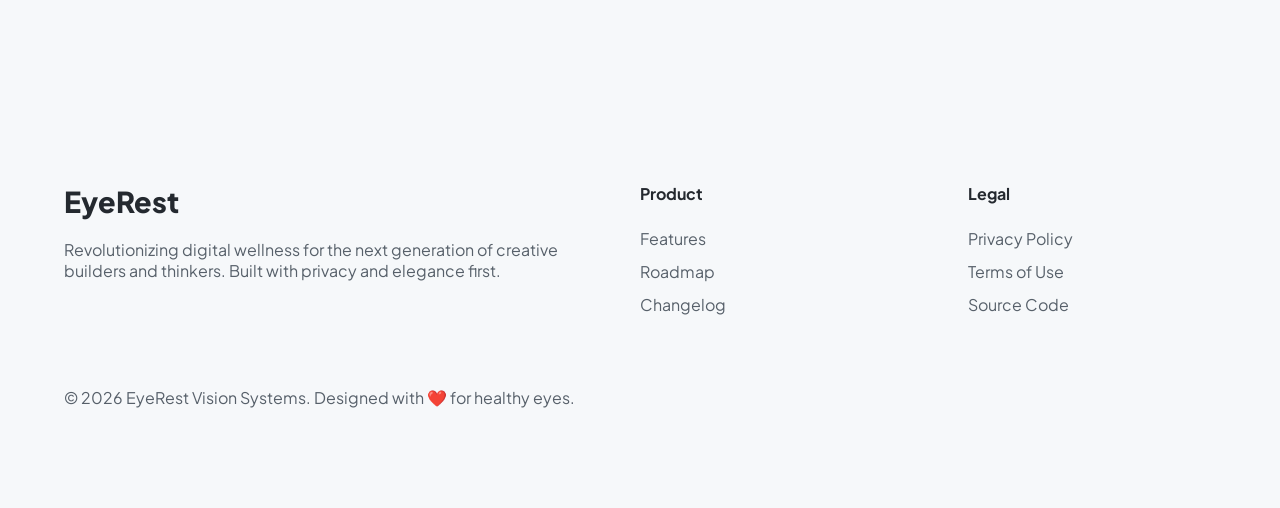
==== commit ab42f1f0: "Remove all images, implement non-concurrent timers, and add break extension feature" ====
--- a/index.html
+++ b/index.html
@@ -87,10 +87,16 @@
             text-decoration: none;
         }
 
-        .logo img {
+        .logo-symbol {
             width: 36px;
             height: 36px;
-            filter: drop-shadow(0 0 8px rgba(88, 166, 255, 0.3));
+            background: var(--primary);
+            border-radius: 8px;
+            display: flex;
+            align-items: center;
+            justify-content: center;
+            color: white;
+            font-size: 20px;
         }
 
         .cta-nav {
@@ -145,7 +151,7 @@
             font-size: 4.5rem;
             font-weight: 800;
             color: var(--text-bright);
-            line-height: 1;
+            line-height: 1.1;
             letter-spacing: -3px;
             margin-bottom: 24px;
         }
@@ -171,13 +177,13 @@
             text-decoration: none;
             font-weight: 700;
             font-size: 1.1rem;
-            box-shadow: 0 20px 40px rgba(88, 166, 255, 0.2);
+            box-shadow: 0 10px 20px rgba(59, 130, 246, 0.2);
             transition: 0.3s;
         }
 
         .btn-primary:hover {
             transform: translateY(-4px);
-            box-shadow: 0 25px 50px rgba(88, 166, 255, 0.3);
+            box-shadow: 0 15px 30px rgba(59, 130, 246, 0.3);
         }
 
         .btn-secondary {
@@ -195,27 +201,6 @@
             background: rgba(255,255,255,0.05);
         }
 
-        /* Showcase */
-        .showcase {
-            margin-top: 80px;
-            position: relative;
-        }
-
-        .showcase-img {
-            width: 100%;
-            max-width: 1000px;
-            margin: 0 auto;
-            display: block;
-            border-radius: 30px;
-            border: 1px solid var(--border);
-            box-shadow: 0 40px 100px rgba(0,0,0,0.5);
-            transition: transform 0.5s cubic-bezier(0.175, 0.885, 0.32, 1.275);
-        }
-
-        .showcase:hover .showcase-img {
-            transform: translateY(-20px) rotateX(2deg);
-        }
-
         /* Features */
         .features {
             padding: 140px 0;
@@ -250,14 +235,6 @@
         .feature-card:hover {
             border-color: var(--primary);
             transform: translateY(-10px);
-        }
-
-        .feature-img {
-            width: 100%;
-            height: 200px;
-            object-fit: contain;
-            margin-bottom: 30px;
-            filter: drop-shadow(0 10px 20px rgba(0,0,0,0.2));
         }
 
         .feature-card h3 {
@@ -339,7 +316,7 @@
         <div class="container">
             <nav>
                 <a href="#" class="logo">
-                    <img src="icons/logo.png" alt="EyeRest Logo">
+                    <div class="logo-symbol">👁️</div>
                     EyeRest
                 </a>
                 <a href="https://github.com/Vikas-Claude-Demo/EyeRest-Chrome-Extension" class="cta-nav">Add to Chrome</a>
@@ -356,9 +333,6 @@
                 <a href="https://github.com/Vikas-Claude-Demo/EyeRest-Chrome-Extension" class="btn-primary">Get Started for Free</a>
                 <a href="#features" class="btn-secondary">Explore Features</a>
             </div>
-            <div class="showcase">
-                <img src="icons/hero.png" alt="EyeRest Dashboard" class="showcase-img">
-            </div>
         </section>
     </div>
 
@@ -369,17 +343,14 @@
             </div>
             <div class="feature-grid">
                 <div class="feature-card">
-                    <img src="icons/features.png" alt="Precision Timers" class="feature-img">
                     <h3>Precision Alarms</h3>
                     <p>Native browser alarms ensure zero battery drain and perfect timing for your ocular health cycles.</p>
                 </div>
                 <div class="feature-card">
-                    <img src="icons/features.png" alt="Vision Guidance" class="feature-img">
                     <h3>Vision Guidance</h3>
                     <p>Dynamic motion-based exercises designed by ophthalmologists to relieve eye muscle tension instantly.</p>
                 </div>
                 <div class="feature-card">
-                    <img src="icons/features.png" alt="Smart Sync" class="feature-img">
                     <h3>Invisible Sync</h3>
                     <p>Fully adaptive glassmorphism that breathes with your OS light and dark mode preferences.</p>
                 </div>
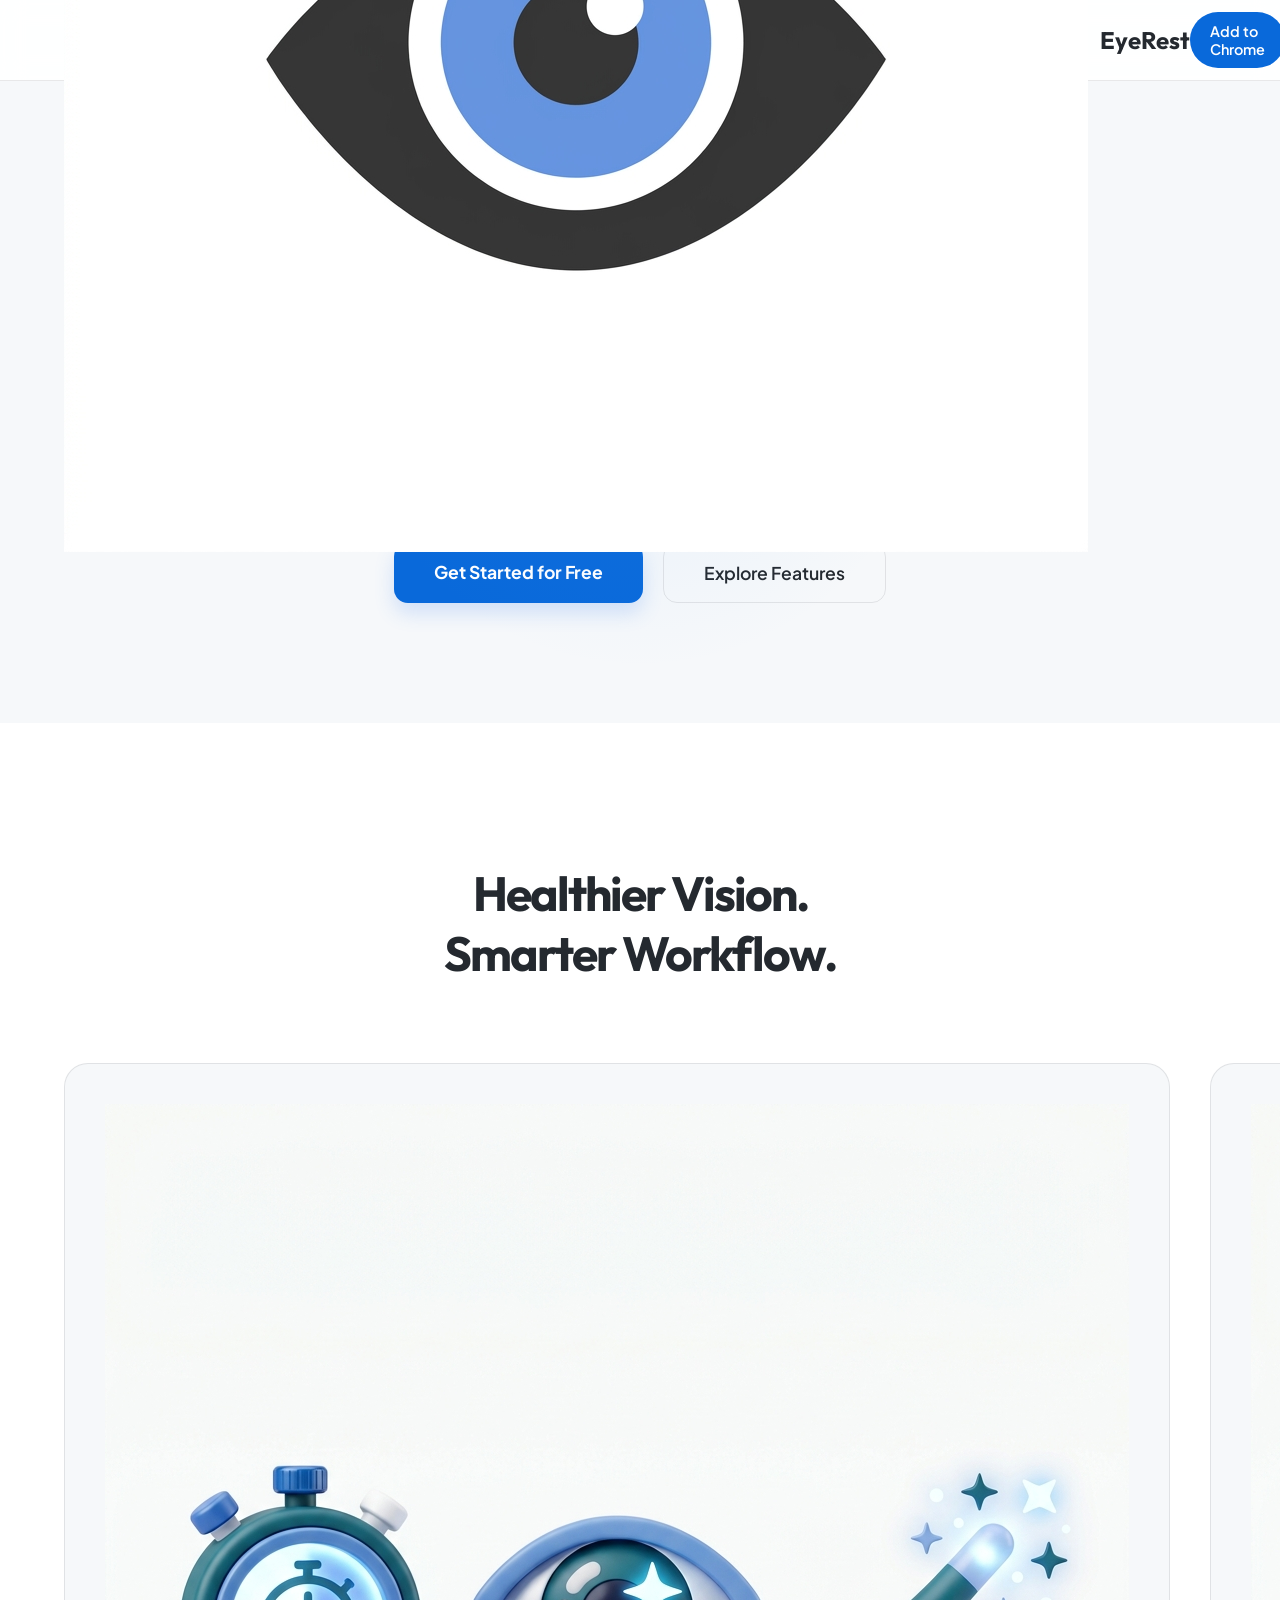
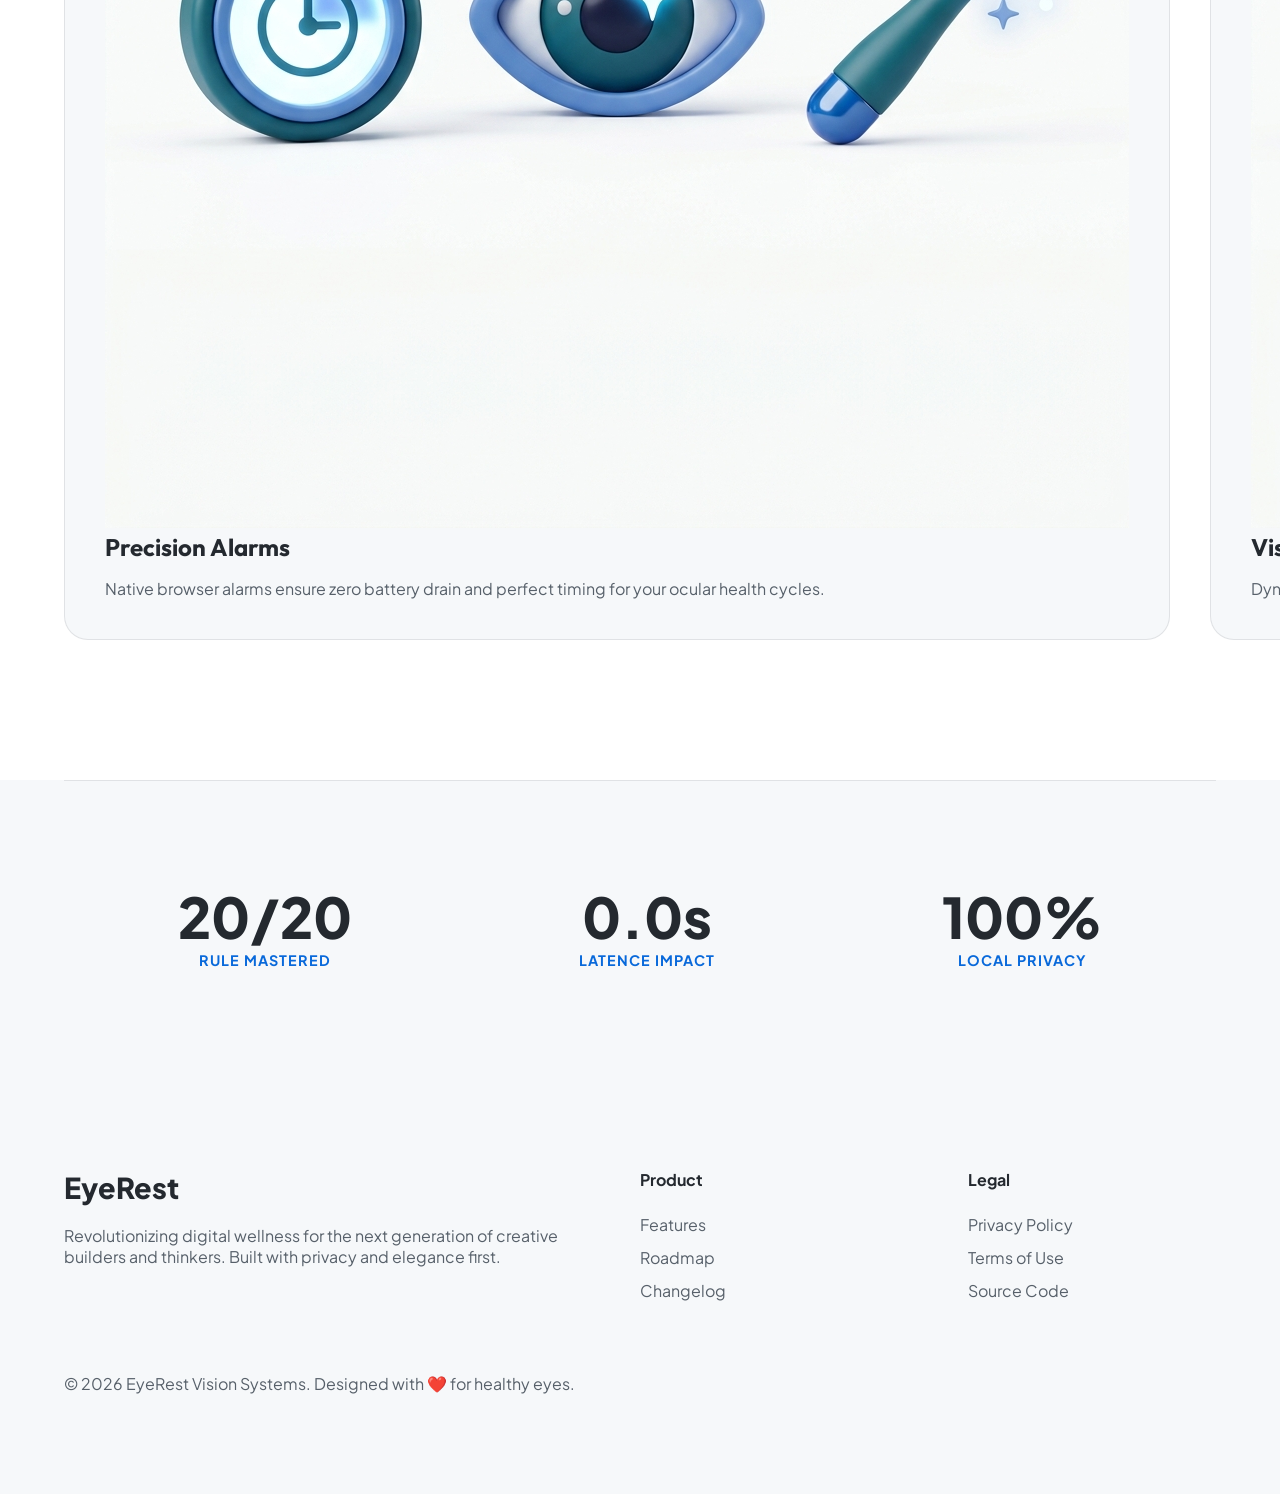
==== commit b247d2c1: "Restore branding images for extension and landing page features while keeping hero section clean" ====
--- a/index.html
+++ b/index.html
@@ -316,7 +316,7 @@
         <div class="container">
             <nav>
                 <a href="#" class="logo">
-                    <div class="logo-symbol">👁️</div>
+                    <img src="icons/logo.png" alt="EyeRest Logo">
                     EyeRest
                 </a>
                 <a href="https://github.com/Vikas-Claude-Demo/EyeRest-Chrome-Extension" class="cta-nav">Add to Chrome</a>
@@ -343,14 +343,17 @@
             </div>
             <div class="feature-grid">
                 <div class="feature-card">
+                    <img src="icons/features.png" alt="Precision Timers" class="feature-img">
                     <h3>Precision Alarms</h3>
                     <p>Native browser alarms ensure zero battery drain and perfect timing for your ocular health cycles.</p>
                 </div>
                 <div class="feature-card">
+                    <img src="icons/features.png" alt="Vision Guidance" class="feature-img">
                     <h3>Vision Guidance</h3>
                     <p>Dynamic motion-based exercises designed by ophthalmologists to relieve eye muscle tension instantly.</p>
                 </div>
                 <div class="feature-card">
+                    <img src="icons/features.png" alt="Smart Sync" class="feature-img">
                     <h3>Invisible Sync</h3>
                     <p>Fully adaptive glassmorphism that breathes with your OS light and dark mode preferences.</p>
                 </div>
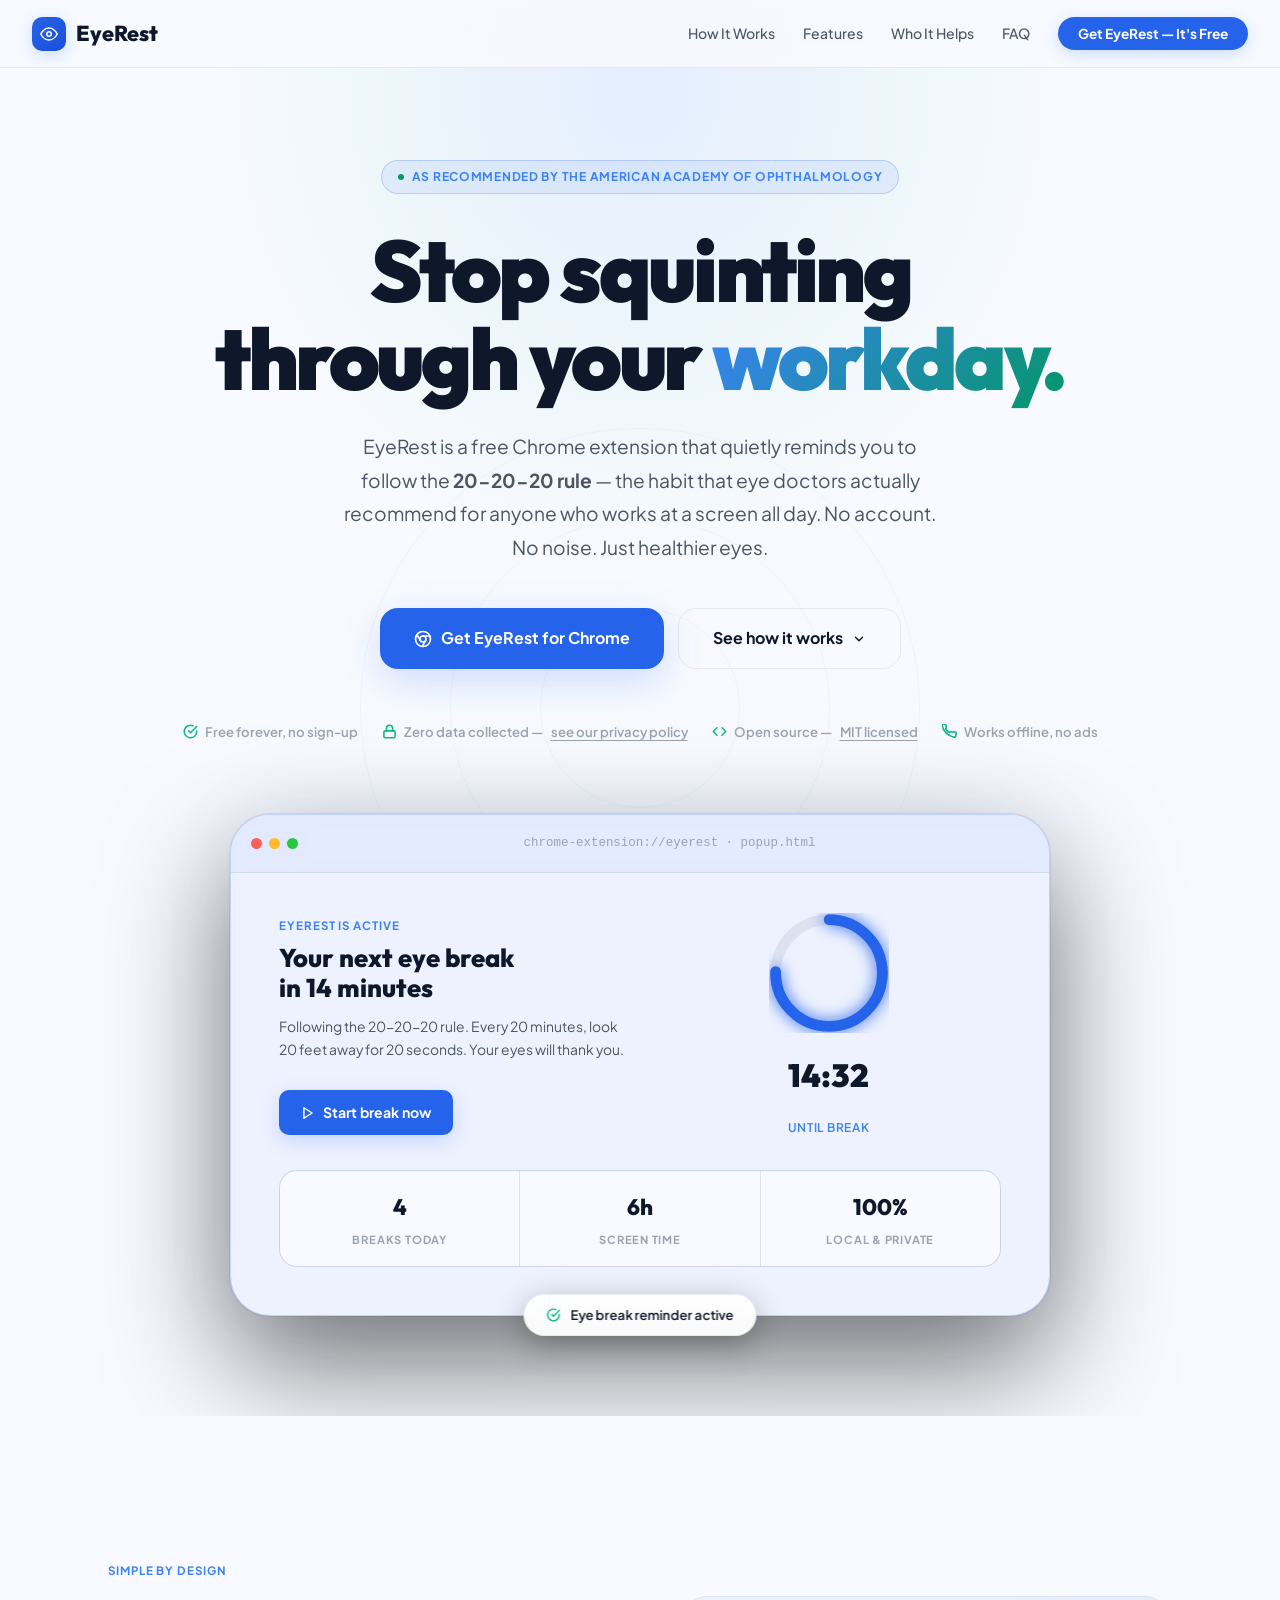
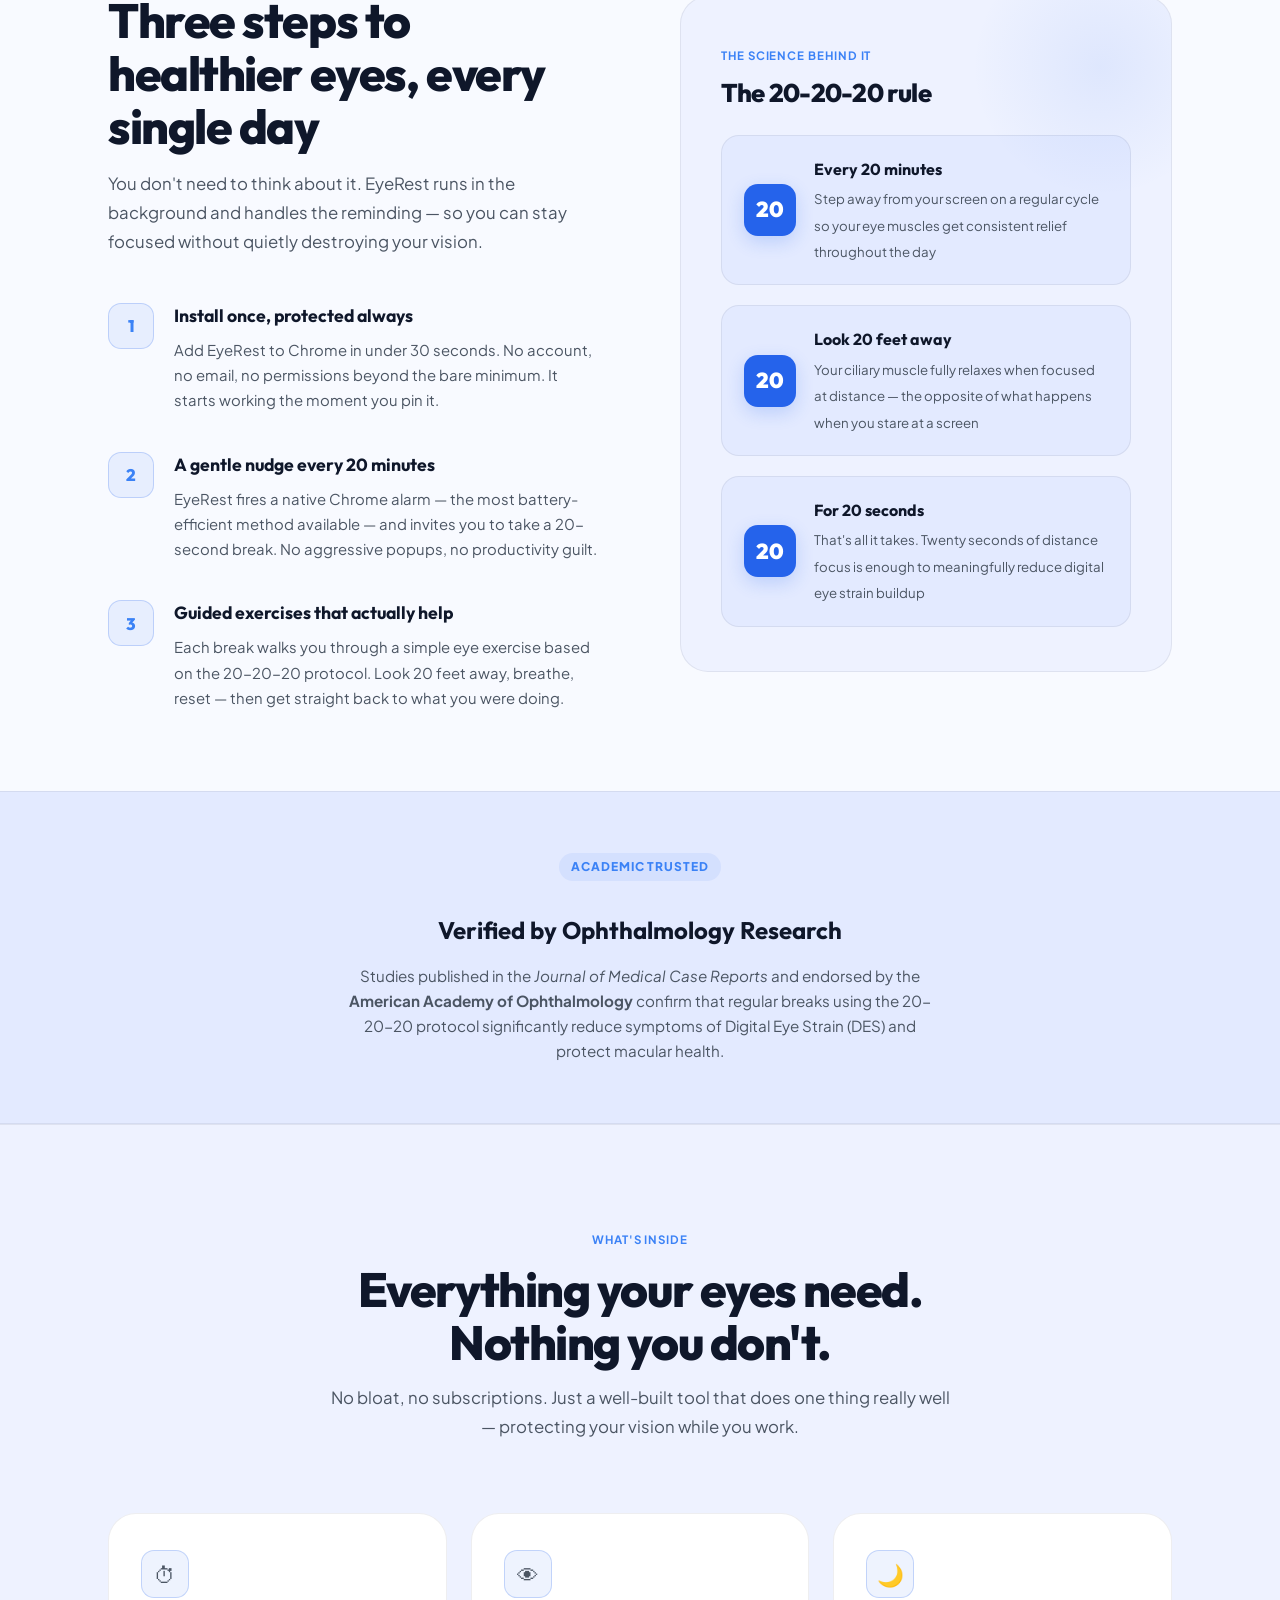
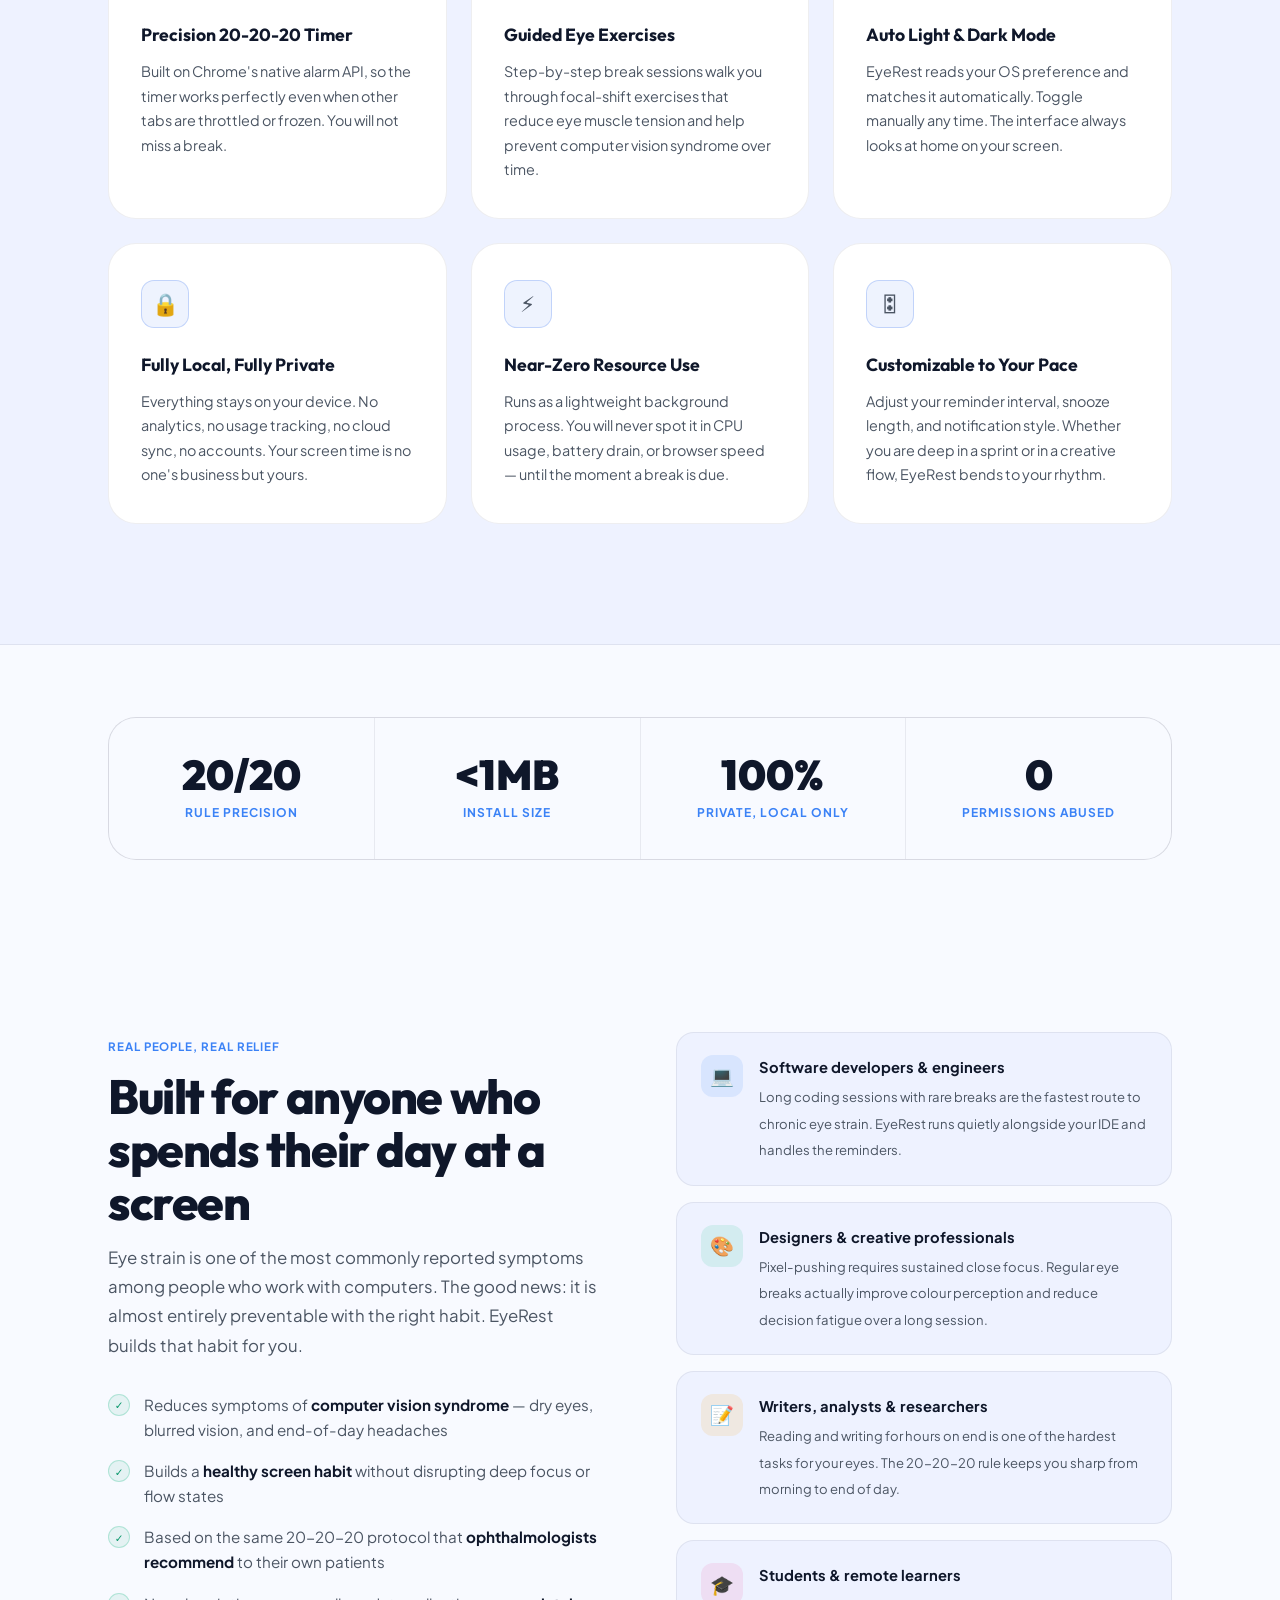
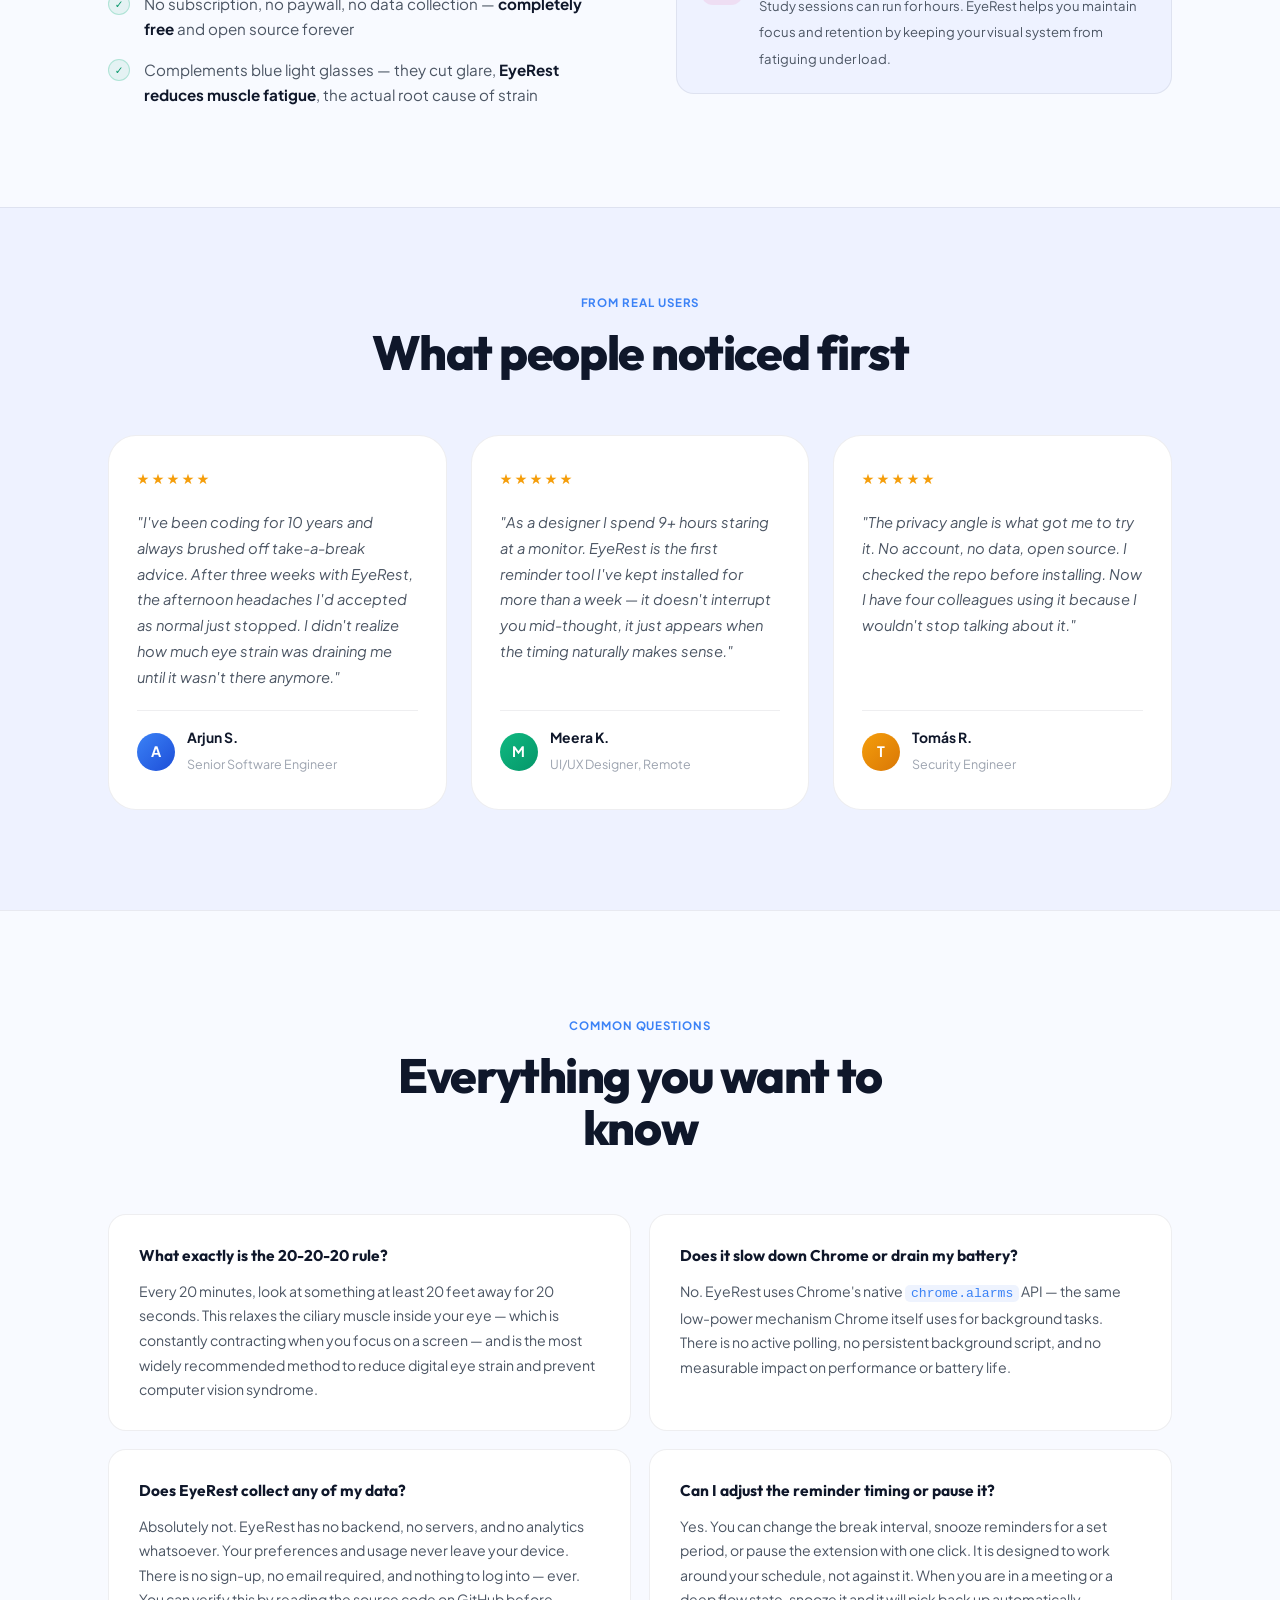
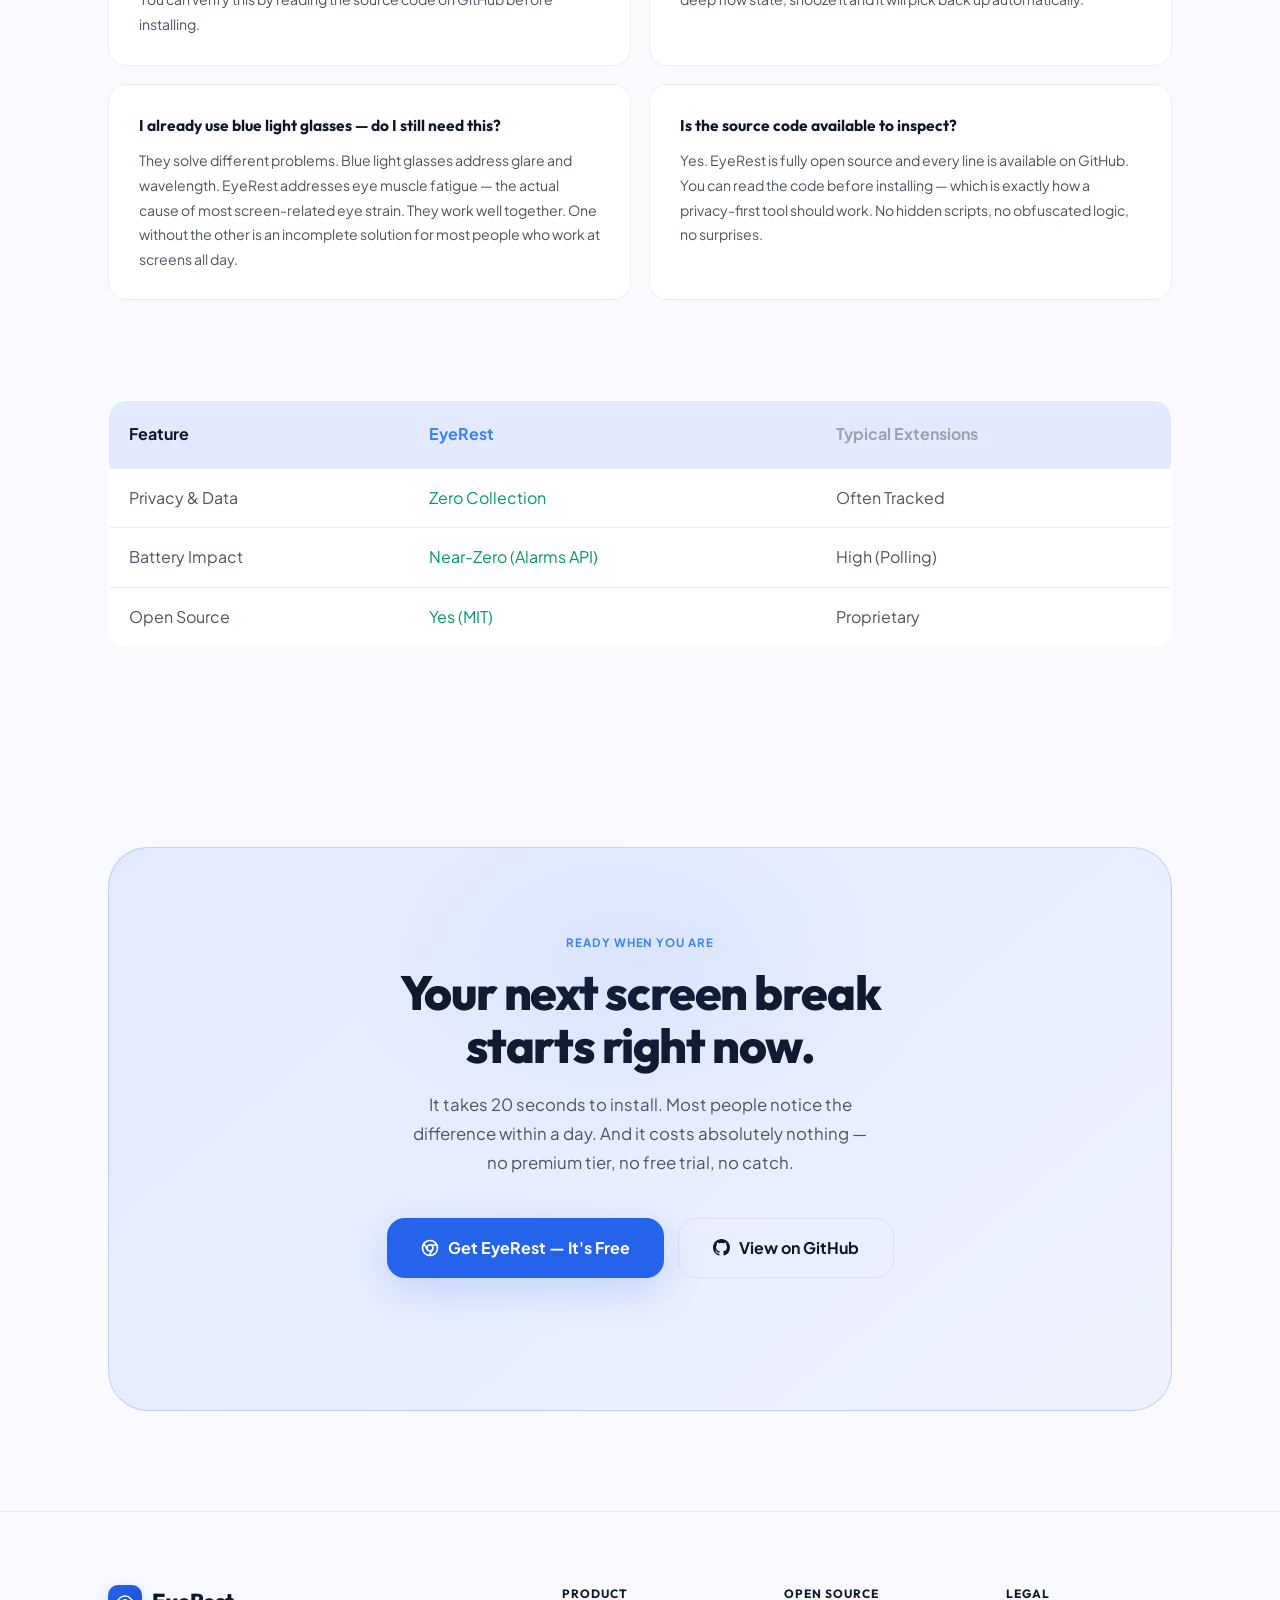
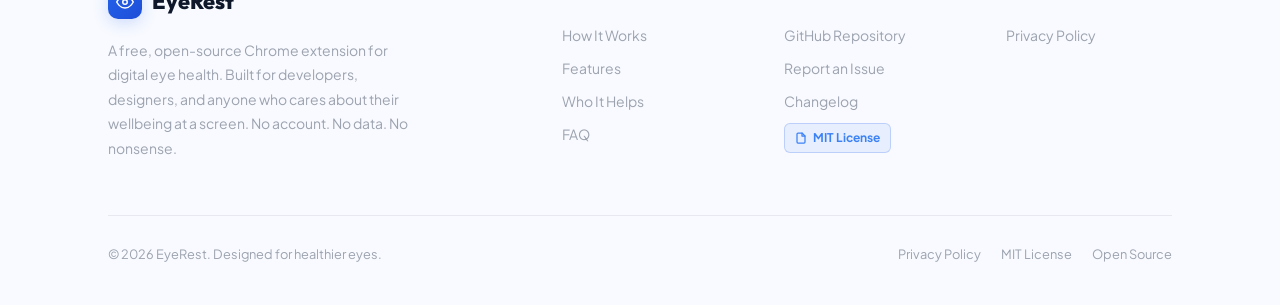
==== commit 1dd8ca6f: "chore: optimize for SEO/AIO and update live domain links" ====
--- a/index.html
+++ b/index.html
@@ -3,402 +3,1510 @@
 <head>
     <meta charset="UTF-8">
     <meta name="viewport" content="width=device-width, initial-scale=1.0">
-    <meta name="description" content="EyeRest is the high-end 20-20-20 eye care reminder and screen time tracker. Protect your vision with guided exercises and a stunning interface.">
-    <meta name="keywords" content="20-20-20 rule, eye care, eye protection, screen time tracker, vision care, productivity timer, rest reminder">
-    <title>EyeRest — The Ultimate Eye Protection for Modern Professionals</title>
+
+    <!-- ── SEO Meta ───────────────────────────── -->
+    <title>EyeRest: Premium 20-20-20 Eye Break Reminder for Chrome</title>
+    <meta name="description" content="EyeRest is the premium Chrome extension for eye care. Follow the 20-20-20 rule to reduce eye strain, prevent computer vision syndrome, and protect your vision during long screen sessions. 100% private and open source.">
+    <meta name="keywords" content="20-20-20 rule extension, eye break reminder, digital eye strain relief, computer vision syndrome prevention, vision care Chrome extension, screen time eye health, eye rest timer, best eye care extension, ophthalmologist recommended eye breaks, remote work wellness, developer health tools">
+    <meta name="robots" content="index, follow">
+    <meta name="author" content="Dr. Dhaval Trivedi">
+    <link rel="canonical" href="https://eyerest.brilworks.com/">
+    <link rel="help" href="llms.txt">
+    <link rel="icon" href="data:image/svg+xml,<svg xmlns='http://www.w3.org/2000/svg' viewBox='0 0 100 100'><text y='.9em' font-size='90'>👁️</text></svg>">
+
+    <!-- ── Open Graph ─────────────────────────── -->
+    <meta property="og:type" content="website">
+    <meta property="og:url" content="https://eyerest.brilworks.com/">
+    <meta property="og:title" content="EyeRest — Free 20-20-20 Eye Break Reminder for Chrome">
+    <meta property="og:description" content="Stop ignoring your eyes. EyeRest runs quietly in Chrome and reminds you to look away every 20 minutes — the habit eye doctors actually recommend.">
+    <meta name="twitter:card" content="summary_large_image">
+    <meta name="twitter:title" content="EyeRest — Free 20-20-20 Eye Break Reminder for Chrome">
+    <meta name="twitter:description" content="Free Chrome extension. No account. No data. Just healthier eyes.">
+
+    <!-- ── Structured Data ────────────────────── -->
+    <script type="application/ld+json">
+    {
+      "@context": "https://schema.org",
+      "@type": "SoftwareApplication",
+      "name": "EyeRest",
+      "applicationCategory": "HealthApplication",
+      "operatingSystem": "Chrome",
+      "offers": { "@type": "Offer", "price": "0", "priceCurrency": "USD" },
+      "description": "Premium 20-20-20 rule extension for eye care. Reduce digital eye strain, prevent computer vision syndrome, and protect your vision during long screen sessions.",
+      "url": "https://eyerest.brilworks.com/",
+      "creator": {
+        "@type": "Person",
+        "name": "Dr. Dhaval Trivedi",
+        "url": "https://github.com/drdhavaltrivedi"
+      },
+      "aggregateRating": {
+        "@type": "AggregateRating",
+        "ratingValue": "5",
+        "reviewCount": "24"
+      },
+      "featureList": "20-20-20 rule reminders, guided eye exercises, light and dark mode, privacy-focused, low resource usage"
+    }
+    </script>
+    <script type="application/ld+json">
+    {
+      "@context": "https://schema.org",
+      "@type": "FAQPage",
+      "mainEntity": [
+        {
+          "@type": "Question",
+          "name": "What is the 20-20-20 rule?",
+          "acceptedAnswer": { "@type": "Answer", "text": "Every 20 minutes, look at something at least 20 feet away for 20 seconds. This relaxes the focusing muscle inside your eye and is the most widely recommended method to reduce digital eye strain." }
+        },
+        {
+          "@type": "Question",
+          "name": "Does EyeRest collect any data?",
+          "acceptedAnswer": { "@type": "Answer", "text": "No. EyeRest has no backend, no analytics, and no account system. Everything stays on your device." }
+        },
+        {
+          "@type": "Question",
+          "name": "Does it slow down Chrome or drain battery?",
+          "acceptedAnswer": { "@type": "Answer", "text": "No. EyeRest uses Chrome's native alarm API — the same low-power mechanism Chrome uses for its own background tasks. There is no measurable performance or battery impact." }
+        }
+      ]
+    }
+    </script>
+
+    <!-- ── Fonts ──────────────────────────────── -->
     <link rel="preconnect" href="https://fonts.googleapis.com">
     <link rel="preconnect" href="https://fonts.gstatic.com" crossorigin>
-    <link href="https://fonts.googleapis.com/css2?family=Outfit:wght@300;400;600;800&family=Plus+Jakarta+Sans:wght@200;400;500;700&display=swap" rel="stylesheet">
+    <link href="https://fonts.googleapis.com/css2?family=Outfit:wght@400;600;700;800;900&family=Plus+Jakarta+Sans:wght@400;500;600;700&display=swap" rel="stylesheet">
+
     <style>
+    /* ════════════════════════════════════════════
+       TOKENS
+    ════════════════════════════════════════════ */
+    :root {
+        --blue:        #3b82f6;
+        --blue-light:  #60a5fa;
+        --blue-dim:    rgba(59,130,246,0.12);
+        --blue-glow:   rgba(59,130,246,0.25);
+        --green:       #10b981;
+        --green-dim:   rgba(16,185,129,0.1);
+        --amber:       #f59e0b;
+        --bg:          #070c16;
+        --bg2:         #0d1525;
+        --bg3:         #111d33;
+        --surf:        rgba(13,21,37,0.8);
+        --text:        #94a3b8;
+        --bright:      #f1f5f9;
+        --muted:       #475569;
+        --border:      rgba(148,163,184,0.1);
+        --border-hi:   rgba(59,130,246,0.28);
+        --r-sm:  10px;
+        --r:     18px;
+        --r-lg:  28px;
+        --r-xl:  40px;
+    }
+    @media (prefers-color-scheme: light) {
         :root {
-            --primary: #58a6ff;
-            --accent: #2ea043;
-            --bg: #010409;
-            --bg-secondary: #0d1117;
-            --text-main: #8b949e;
-            --text-bright: #f0f6fc;
-            --card-glass: rgba(22, 27, 34, 0.8);
-            --border: rgba(240, 246, 252, 0.1);
+            --blue:       #2563eb;
+            --blue-light: #3b82f6;
+            --blue-dim:   rgba(37,99,235,0.08);
+            --blue-glow:  rgba(37,99,235,0.2);
+            --green:      #059669;
+            --green-dim:  rgba(5,150,105,0.08);
+            --bg:         #f8faff;
+            --bg2:        #eef2ff;
+            --bg3:        #e3eaff;
+            --surf:       rgba(255,255,255,0.95);
+            --text:       #4b5563;
+            --bright:     #0f172a;
+            --muted:      #9ca3af;
+            --border:     rgba(15,23,42,0.07);
+            --border-hi:  rgba(37,99,235,0.22);
         }
-
-        @media (prefers-color-scheme: light) {
-            :root {
-                --primary: #0969da;
-                --accent: #1a7f37;
-                --bg: #f6f8fa;
-                --bg-secondary: #ffffff;
-                --text-main: #57606a;
-                --text-bright: #24292f;
-                --card-glass: rgba(255, 255, 255, 0.9);
-                --border: rgba(31, 35, 40, 0.1);
-            }
+    }
+
+    /* ════════════════════════════════════════════
+       RESET
+    ════════════════════════════════════════════ */
+    *, *::before, *::after { margin:0; padding:0; box-sizing:border-box; }
+    html { scroll-behavior:smooth; -webkit-font-smoothing:antialiased; }
+    body {
+        font-family:'Plus Jakarta Sans', system-ui, sans-serif;
+        background:var(--bg);
+        color:var(--text);
+        overflow-x:hidden;
+        line-height:1.65;
+    }
+    h1,h2,h3,h4 { font-family:'Outfit',sans-serif; }
+    a { text-decoration:none; }
+    ::-webkit-scrollbar { width:4px; }
+    ::-webkit-scrollbar-thumb { background:var(--border-hi); border-radius:99px; }
+
+    /* ════════════════════════════════════════════
+       UTILITIES
+    ════════════════════════════════════════════ */
+    .wrap {
+        max-width:1120px;
+        margin:0 auto;
+        padding:0 28px;
+    }
+    .chip {
+        display:inline-flex; align-items:center; gap:8px;
+        padding:6px 16px;
+        background:var(--blue-dim);
+        border:1px solid var(--border-hi);
+        border-radius:999px;
+        font-size:.75rem; font-weight:700;
+        letter-spacing:.06em; text-transform:uppercase;
+        color:var(--blue-light);
+    }
+    .chip .dot {
+        width:6px; height:6px;
+        background:var(--green);
+        border-radius:50%;
+        animation:blink 2s infinite;
+    }
+    @keyframes blink {
+        0%,100%{opacity:1;transform:scale(1)}
+        50%{opacity:.4;transform:scale(1.6)}
+    }
+    .tag {
+        display:inline-block;
+        font-size:.72rem; font-weight:700;
+        letter-spacing:.08em; text-transform:uppercase;
+        color:var(--blue-light);
+        margin-bottom:14px;
+    }
+    .title {
+        font-size:clamp(1.9rem,4vw,3rem);
+        font-weight:800;
+        color:var(--bright);
+        letter-spacing:-.03em;
+        line-height:1.1;
+    }
+    .body-copy {
+        font-size:1.05rem;
+        line-height:1.75;
+        color:var(--text);
+    }
+    .grad-text {
+        background:linear-gradient(130deg,var(--blue-light) 0%,var(--green) 100%);
+        -webkit-background-clip:text;
+        -webkit-text-fill-color:transparent;
+        background-clip:text;
+    }
+
+    /* ════════════════════════════════════════════
+       BUTTONS
+    ════════════════════════════════════════════ */
+    .btn {
+        display:inline-flex; align-items:center; gap:9px;
+        font-weight:700; border-radius:var(--r); cursor:pointer;
+        transition:transform .22s, box-shadow .22s, opacity .22s;
+        font-family:'Plus Jakarta Sans',sans-serif;
+        font-size:1rem;
+    }
+    .btn-blue {
+        background:var(--blue);
+        color:#fff;
+        padding:16px 34px;
+        box-shadow:0 12px 40px var(--blue-glow);
+    }
+    .btn-blue:hover { transform:translateY(-3px); box-shadow:0 20px 50px var(--blue-glow); }
+    .btn-outline {
+        border:1px solid var(--border);
+        color:var(--bright);
+        padding:16px 34px;
+    }
+    .btn-outline:hover { border-color:var(--border-hi); background:var(--blue-dim); }
+
+    /* ════════════════════════════════════════════
+       NAV
+    ════════════════════════════════════════════ */
+    header {
+        position:fixed; top:0; width:100%; z-index:200;
+    }
+    .nav-inner {
+        display:flex; justify-content:space-between; align-items:center;
+        height:68px; padding:0 32px;
+        backdrop-filter:blur(18px) saturate(1.5);
+        -webkit-backdrop-filter:blur(18px) saturate(1.5);
+        background:rgba(7,12,22,.8);
+        border-bottom:1px solid var(--border);
+        transition:box-shadow .3s;
+    }
+    @media (prefers-color-scheme:light) {
+        .nav-inner { background:rgba(248,250,255,.88); }
+    }
+    .nav-inner.shadow { box-shadow:0 4px 40px rgba(0,0,0,.35); }
+    .logo-mark {
+        display:flex; align-items:center; gap:10px;
+        font-family:'Outfit',sans-serif;
+        font-weight:800; font-size:1.35rem;
+        color:var(--bright);
+    }
+    .logo-icon {
+        width:34px; height:34px;
+        background:linear-gradient(135deg,var(--blue) 0%,#1d4ed8 100%);
+        border-radius:10px;
+        display:flex; align-items:center; justify-content:center;
+        box-shadow:0 4px 16px var(--blue-glow);
+        flex-shrink:0;
+    }
+    .logo-icon svg { width:18px; height:18px; }
+    .nav-links {
+        display:flex; align-items:center; gap:28px;
+        list-style:none;
+    }
+    .nav-links a {
+        color:var(--text); font-size:.88rem; font-weight:500;
+        transition:color .2s;
+    }
+    .nav-links a:hover { color:var(--bright); }
+    .nav-cta {
+        background:var(--blue);
+        color:#fff !important;
+        padding:8px 20px;
+        border-radius:999px;
+        font-weight:700 !important;
+        font-size:.85rem !important;
+        box-shadow:0 4px 16px var(--blue-glow);
+        transition:opacity .2s,transform .2s !important;
+    }
+    .nav-cta:hover { opacity:.88; transform:translateY(-1px); }
+    .nav-toggle {
+        display:none;
+        flex-direction:column; gap:5px;
+        cursor:pointer; background:none; border:none; padding:4px;
+    }
+    .nav-toggle span {
+        display:block; width:22px; height:2px;
+        background:var(--bright); border-radius:2px;
+        transition:.25s;
+    }
+
+    /* ════════════════════════════════════════════
+       HERO
+    ════════════════════════════════════════════ */
+    .hero {
+        padding:160px 0 100px;
+        text-align:center;
+        position:relative;
+        overflow:hidden;
+    }
+    .hero-bg {
+        position:absolute; inset:0; pointer-events:none; overflow:hidden;
+    }
+    .hero-bg::before {
+        content:'';
+        position:absolute;
+        top:-120px; left:50%; transform:translateX(-50%);
+        width:900px; height:700px;
+        background:radial-gradient(ellipse at 50% 30%,
+            rgba(59,130,246,.1) 0%,
+            rgba(16,185,129,.04) 45%,
+            transparent 70%);
+    }
+    /* Animated rings */
+    .hero-rings {
+        position:absolute;
+        top:50%; left:50%;
+        transform:translate(-50%,-50%);
+        width:700px; height:700px;
+        pointer-events:none;
+    }
+    .ring {
+        position:absolute; border-radius:50%;
+        border:1px solid rgba(59,130,246,.06);
+        top:50%; left:50%;
+        transform:translate(-50%,-50%);
+        animation:expand 4s infinite ease-out;
+    }
+    .ring:nth-child(1){ width:200px;height:200px;animation-delay:0s; }
+    .ring:nth-child(2){ width:380px;height:380px;animation-delay:1.2s; }
+    .ring:nth-child(3){ width:560px;height:560px;animation-delay:2.4s; }
+    @keyframes expand {
+        0%   { opacity:.6; transform:translate(-50%,-50%) scale(.95); }
+        100% { opacity:0;  transform:translate(-50%,-50%) scale(1.05); }
+    }
+
+    .hero .chip { margin-bottom:32px; }
+    .hero h1 {
+        font-size:clamp(2.8rem,7vw,5.4rem);
+        font-weight:900;
+        color:var(--bright);
+        letter-spacing:-.04em;
+        line-height:1.02;
+        margin-bottom:28px;
+    }
+    .hero-sub {
+        font-size:clamp(1rem,2vw,1.2rem);
+        max-width:600px;
+        margin:0 auto 44px;
+        color:var(--text);
+        line-height:1.75;
+    }
+    .btn-row {
+        display:flex; flex-wrap:wrap;
+        justify-content:center; gap:14px;
+        margin-bottom:52px;
+    }
+    /* Trust strip */
+    .trust {
+        display:flex; flex-wrap:wrap;
+        justify-content:center; gap:24px;
+        margin-bottom:72px;
+        font-size:.82rem; font-weight:600;
+        color:var(--muted);
+    }
+    .trust-item {
+        display:flex; align-items:center; gap:7px;
+    }
+    .trust-item svg { flex-shrink:0; }
+
+    /* ── Extension Mockup ────────────────────── */
+    .mockup-wrap {
+        max-width:820px;
+        margin:0 auto;
+        position:relative;
+    }
+    .mockup-window {
+        background:var(--bg2);
+        border:1px solid var(--border-hi);
+        border-radius:var(--r-xl);
+        overflow:hidden;
+        box-shadow:
+            0 0 0 1px var(--border),
+            0 48px 120px rgba(0,0,0,.55),
+            0 0 80px rgba(59,130,246,.06);
+        transition:transform .6s cubic-bezier(.165,.84,.44,1);
+    }
+    .mockup-wrap:hover .mockup-window { transform:translateY(-8px); }
+    /* Browser chrome bar */
+    .browser-bar {
+        background:var(--bg3);
+        border-bottom:1px solid var(--border);
+        padding:12px 20px;
+        display:flex; align-items:center; gap:12px;
+    }
+    .browser-dots { display:flex; gap:7px; }
+    .browser-dot {
+        width:11px; height:11px; border-radius:50%;
+    }
+    .browser-dot:nth-child(1){ background:#ff5f57; }
+    .browser-dot:nth-child(2){ background:#febc2e; }
+    .browser-dot:nth-child(3){ background:#28c840; }
+    .browser-url {
+        flex:1;
+        background:rgba(255,255,255,.06);
+        border-radius:7px;
+        padding:6px 14px;
+        font-size:.78rem; color:var(--muted);
+        font-family:monospace;
+    }
+    /* Popup panel inside mockup */
+    .popup-body {
+        padding:40px 48px 48px;
+        display:grid;
+        grid-template-columns:1fr 1fr;
+        gap:32px;
+        align-items:center;
+    }
+    .popup-left { text-align:left; }
+    .popup-label {
+        font-size:.72rem; font-weight:700;
+        text-transform:uppercase; letter-spacing:.08em;
+        color:var(--blue-light);
+        margin-bottom:8px;
+    }
+    .popup-headline {
+        font-family:'Outfit',sans-serif;
+        font-size:1.6rem; font-weight:800;
+        color:var(--bright); line-height:1.2;
+        margin-bottom:12px;
+    }
+    .popup-sub {
+        font-size:.87rem; color:var(--text);
+        line-height:1.65; margin-bottom:28px;
+    }
+    .popup-btn {
+        display:inline-flex; align-items:center; gap:8px;
+        background:var(--blue);
+        color:#fff;
+        padding:11px 22px;
+        border-radius:var(--r-sm);
+        font-size:.88rem; font-weight:700;
+        box-shadow:0 6px 20px var(--blue-glow);
+    }
+    /* Timer ring */
+    .timer-ring-wrap {
+        display:flex; flex-direction:column;
+        align-items:center; gap:16px;
+    }
+    .ring-svg { transform:rotate(-90deg); }
+    .ring-track { fill:none; stroke:var(--border); stroke-width:8; }
+    .ring-fill {
+        fill:none;
+        stroke:var(--blue);
+        stroke-width:8;
+        stroke-linecap:round;
+        stroke-dasharray:251.3;
+        stroke-dashoffset:62; /* ~75% full */
+        filter:drop-shadow(0 0 6px var(--blue));
+    }
+    .timer-num {
+        font-family:'Outfit',sans-serif;
+        font-size:2rem; font-weight:900;
+        color:var(--bright);
+    }
+    .timer-unit {
+        font-size:.75rem; font-weight:600;
+        text-transform:uppercase; letter-spacing:.06em;
+        color:var(--blue-light);
+    }
+    /* Stats row in mockup */
+    .popup-stats {
+        grid-column:1/-1;
+        display:grid; grid-template-columns:repeat(3,1fr);
+        gap:1px; background:var(--border);
+        border:1px solid var(--border);
+        border-radius:var(--r);
+        overflow:hidden;
+    }
+    .ps-item {
+        background:var(--bg);
+        padding:18px 20px;
+        text-align:center;
+    }
+    .ps-val {
+        font-family:'Outfit',sans-serif;
+        font-size:1.4rem; font-weight:800;
+        color:var(--bright);
+    }
+    .ps-key {
+        font-size:.7rem; font-weight:700;
+        text-transform:uppercase; letter-spacing:.07em;
+        color:var(--muted); margin-top:4px;
+    }
+    /* Float pill below mockup */
+    .float-pill {
+        position:absolute;
+        bottom:-20px; left:50%; transform:translateX(-50%);
+        display:inline-flex; align-items:center; gap:10px;
+        background:var(--surf);
+        backdrop-filter:blur(12px);
+        border:1px solid var(--border);
+        border-radius:999px;
+        padding:9px 22px;
+        font-size:.82rem; font-weight:600;
+        color:var(--bright);
+        white-space:nowrap;
+        box-shadow:0 8px 32px rgba(0,0,0,.3);
+    }
+
+    /* ════════════════════════════════════════════
+       HOW IT WORKS
+    ════════════════════════════════════════════ */
+    .how {
+        padding:140px 0 80px;
+    }
+    .how-grid {
+        display:grid;
+        grid-template-columns:1fr 1fr;
+        gap:80px;
+        align-items:center;
+    }
+    .steps { display:flex; flex-direction:column; gap:36px; }
+    .step { display:flex; gap:20px; }
+    .step-icon {
+        flex-shrink:0;
+        width:46px; height:46px;
+        border-radius:13px;
+        background:var(--blue-dim);
+        border:1px solid var(--border-hi);
+        display:flex; align-items:center; justify-content:center;
+        font-family:'Outfit',sans-serif;
+        font-weight:800; font-size:1.05rem;
+        color:var(--blue-light);
+        margin-top:2px;
+    }
+    .step h4 {
+        font-size:1.1rem; color:var(--bright);
+        font-weight:700; margin-bottom:8px;
+    }
+    .step p { font-size:.93rem; line-height:1.7; }
+
+    /* Visual: 20-20-20 explainer card */
+    .rule-card {
+        background:var(--bg2);
+        border:1px solid var(--border);
+        border-radius:var(--r-lg);
+        padding:44px 40px;
+        position:relative;
+        overflow:hidden;
+    }
+    .rule-card::before {
+        content:'';
+        position:absolute;
+        top:-60px; right:-60px;
+        width:260px; height:260px;
+        background:radial-gradient(circle, var(--blue-dim) 0%, transparent 70%);
+        pointer-events:none;
+    }
+    .rule-row {
+        display:flex; flex-direction:column; gap:20px;
+    }
+    .rule-item {
+        display:flex; align-items:center; gap:18px;
+        padding:20px 22px;
+        background:var(--bg3);
+        border:1px solid var(--border);
+        border-radius:var(--r);
+        transition:border-color .2s;
+    }
+    .rule-item:hover { border-color:var(--border-hi); }
+    .rule-num-box {
+        width:52px; height:52px;
+        border-radius:14px;
+        background:var(--blue);
+        display:flex; align-items:center; justify-content:center;
+        font-family:'Outfit',sans-serif;
+        font-weight:900; font-size:1.35rem;
+        color:#fff;
+        flex-shrink:0;
+        box-shadow:0 6px 18px var(--blue-glow);
+    }
+    .rule-text strong {
+        display:block;
+        font-family:'Outfit',sans-serif;
+        font-size:1rem; font-weight:700;
+        color:var(--bright); margin-bottom:3px;
+    }
+    .rule-text span { font-size:.83rem; color:var(--text); }
+
+    /* ════════════════════════════════════════════
+       FEATURES
+    ════════════════════════════════════════════ */
+    .features {
+        padding:100px 0 120px;
+        background:var(--bg2);
+        border-top:1px solid var(--border);
+        border-bottom:1px solid var(--border);
+    }
+    .features-head {
+        text-align:center;
+        max-width:620px; margin:0 auto 72px;
+    }
+    .feat-grid {
+        display:grid;
+        grid-template-columns:repeat(3,1fr);
+        gap:24px;
+    }
+    .feat-card {
+        background:var(--surf);
+        border:1px solid var(--border);
+        border-radius:var(--r-lg);
+        padding:36px 32px;
+        transition:border-color .3s,transform .3s,box-shadow .3s;
+        position:relative; overflow:hidden;
+    }
+    .feat-card::after {
+        content:'';
+        position:absolute; inset:0;
+        background:linear-gradient(140deg,var(--blue-dim),transparent 60%);
+        opacity:0; transition:opacity .3s;
+        pointer-events:none;
+    }
+    @media (hover:hover) {
+        .feat-card:hover {
+            border-color:var(--border-hi);
+            transform:translateY(-7px);
+            box-shadow:0 20px 56px rgba(59,130,246,.1);
         }
-
-        * {
-            margin: 0;
-            padding: 0;
-            box-sizing: border-box;
-            -webkit-font-smoothing: antialiased;
+        .feat-card:hover::after { opacity:1; }
+    }
+    .feat-icon {
+        width:48px; height:48px;
+        background:var(--blue-dim);
+        border:1px solid var(--border-hi);
+        border-radius:13px;
+        display:flex; align-items:center; justify-content:center;
+        margin-bottom:22px;
+        font-size:1.35rem;
+    }
+    .feat-card h3 {
+        font-size:1.1rem; color:var(--bright);
+        font-weight:700; margin-bottom:10px;
+    }
+    .feat-card p { font-size:.9rem; line-height:1.7; }
+
+    /* ════════════════════════════════════════════
+       STATS BAR
+    ════════════════════════════════════════════ */
+    .stats-bar { padding:72px 0; }
+    .stats-grid {
+        display:grid;
+        grid-template-columns:repeat(4,1fr);
+        background:var(--border);
+        gap:1px;
+        border:1px solid var(--border);
+        border-radius:var(--r-lg);
+        overflow:hidden;
+    }
+    .stat-cell {
+        background:var(--bg);
+        padding:36px 28px;
+        text-align:center;
+        transition:background .2s;
+    }
+    .stat-cell:hover { background:var(--bg2); }
+    .stat-val {
+        font-family:'Outfit',sans-serif;
+        font-size:2.6rem; font-weight:900;
+        color:var(--bright); line-height:1;
+        margin-bottom:8px;
+    }
+    .stat-key {
+        font-size:.75rem; font-weight:700;
+        text-transform:uppercase; letter-spacing:.08em;
+        color:var(--blue-light);
+    }
+
+    /* ════════════════════════════════════════════
+       WHO IT'S FOR
+    ════════════════════════════════════════════ */
+    .who { padding:100px 0; }
+    .who-grid {
+        display:grid;
+        grid-template-columns:1fr 1fr;
+        gap:72px;
+        align-items:start;
+    }
+    .check-list {
+        list-style:none;
+        display:flex; flex-direction:column; gap:16px;
+        margin-top:32px;
+    }
+    .check-list li {
+        display:flex; gap:14px;
+        font-size:.95rem; line-height:1.65;
+        color:var(--text);
+    }
+    .check-ico {
+        flex-shrink:0;
+        width:22px; height:22px;
+        border-radius:50%;
+        background:var(--green-dim);
+        border:1px solid rgba(16,185,129,.25);
+        display:flex; align-items:center; justify-content:center;
+        color:var(--green);
+        font-size:.65rem; font-weight:700;
+        margin-top:2px;
+    }
+    .check-list li strong { color:var(--bright); }
+
+    /* Persona cards */
+    .persona-cards {
+        display:flex; flex-direction:column; gap:16px;
+    }
+    .persona {
+        display:flex; align-items:flex-start; gap:16px;
+        background:var(--bg2);
+        border:1px solid var(--border);
+        border-radius:var(--r);
+        padding:22px 24px;
+        transition:border-color .2s;
+    }
+    .persona:hover { border-color:var(--border-hi); }
+    .persona-av {
+        width:42px; height:42px;
+        border-radius:12px;
+        display:flex; align-items:center; justify-content:center;
+        font-size:1.2rem;
+        flex-shrink:0;
+    }
+    .persona-av.blue  { background:rgba(59,130,246,.12); }
+    .persona-av.green { background:rgba(16,185,129,.12); }
+    .persona-av.amber { background:rgba(245,158,11,.12); }
+    .persona-av.pink  { background:rgba(236,72,153,.12); }
+    .persona-info strong {
+        display:block;
+        font-size:.92rem; font-weight:700;
+        color:var(--bright); margin-bottom:4px;
+    }
+    .persona-info span { font-size:.82rem; }
+
+    /* ════════════════════════════════════════════
+       TESTIMONIAL
+    ════════════════════════════════════════════ */
+    .testimonials { padding:80px 0 100px; background:var(--bg2); border-top:1px solid var(--border); }
+    .testi-head { text-align:center; margin-bottom:56px; }
+    .testi-grid {
+        display:grid;
+        grid-template-columns:repeat(3,1fr);
+        gap:24px;
+    }
+    .tcard {
+        background:var(--surf);
+        border:1px solid var(--border);
+        border-radius:var(--r-lg);
+        padding:32px 28px;
+        display:flex; flex-direction:column; gap:20px;
+        transition:border-color .2s;
+    }
+    .tcard:hover { border-color:var(--border-hi); }
+    .stars { color:var(--amber); font-size:.85rem; letter-spacing:3px; }
+    .tcard p {
+        font-size:.92rem; line-height:1.75;
+        color:var(--text); flex:1;
+        font-style:italic;
+    }
+    .tcard p::before { content:'"'; }
+    .tcard p::after  { content:'"'; }
+    .tcard-user {
+        display:flex; align-items:center; gap:12px;
+        padding-top:16px;
+        border-top:1px solid var(--border);
+    }
+    .tcard-av {
+        width:38px; height:38px;
+        border-radius:50%;
+        display:flex; align-items:center; justify-content:center;
+        font-weight:700; font-size:.9rem; color:#fff;
+        flex-shrink:0;
+    }
+    .tcard-av.a { background:linear-gradient(135deg,#3b82f6,#1d4ed8); }
+    .tcard-av.b { background:linear-gradient(135deg,#10b981,#059669); }
+    .tcard-av.c { background:linear-gradient(135deg,#f59e0b,#d97706); }
+    .tcard-meta strong {
+        display:block; font-size:.87rem;
+        color:var(--bright); font-weight:700;
+    }
+    .tcard-meta span { font-size:.78rem; color:var(--muted); }
+
+    /* ════════════════════════════════════════════
+       FAQ
+    ════════════════════════════════════════════ */
+    .faq { padding:100px 0 120px; border-top:1px solid var(--border); }
+    .faq-head { text-align:center; max-width:560px; margin:0 auto 60px; }
+    .faq-grid {
+        display:grid; grid-template-columns:1fr 1fr; gap:18px;
+    }
+    .faq-item {
+        background:var(--surf);
+        border:1px solid var(--border);
+        border-radius:var(--r);
+        padding:28px 30px;
+        transition:border-color .2s;
+    }
+    .faq-item:hover { border-color:var(--border-hi); }
+    .faq-item h4 {
+        font-size:.97rem; color:var(--bright);
+        font-weight:700; margin-bottom:10px;
+    }
+    .faq-item p { font-size:.88rem; line-height:1.75; }
+    .faq-item code {
+        font-size:.82rem;
+        background:var(--blue-dim);
+        color:var(--blue-light);
+        padding:1px 6px; border-radius:5px;
+    }
+
+    /* ════════════════════════════════════════════
+       CTA BAND
+    ════════════════════════════════════════════ */
+    .cta-band { padding:80px 0 100px; }
+    .cta-box {
+        background:linear-gradient(140deg,var(--bg3) 0%,var(--bg2) 100%);
+        border:1px solid var(--border-hi);
+        border-radius:var(--r-xl);
+        padding:80px 60px;
+        text-align:center;
+        position:relative; overflow:hidden;
+    }
+    .cta-box::before {
+        content:'';
+        position:absolute;
+        top:-80px; left:50%; transform:translateX(-50%);
+        width:600px; height:400px;
+        background:radial-gradient(ellipse,rgba(59,130,246,.08) 0%,transparent 70%);
+        pointer-events:none;
+    }
+    .cta-box .title { margin-bottom:18px; }
+    .cta-box .body-copy { max-width:480px; margin:0 auto 40px; }
+
+    /* ════════════════════════════════════════════
+       FOOTER
+    ════════════════════════════════════════════ */
+    footer {
+        padding:72px 0 40px;
+        border-top:1px solid var(--border);
+    }
+    .footer-grid {
+        display:grid;
+        grid-template-columns:2.4fr 1fr 1fr 1fr;
+        gap:56px; margin-bottom:52px;
+    }
+    .footer-brand .logo-mark { margin-bottom:18px; }
+    .footer-brand p {
+        font-size:.875rem; line-height:1.75;
+        color:var(--muted); max-width:300px;
+    }
+    .footer-col h5 {
+        font-family:'Outfit',sans-serif;
+        font-size:.75rem; font-weight:700;
+        text-transform:uppercase; letter-spacing:.08em;
+        color:var(--bright); margin-bottom:20px;
+    }
+    .footer-col a {
+        display:block; color:var(--muted);
+        font-size:.875rem; margin-bottom:10px;
+        transition:color .2s;
+    }
+    .footer-col a:hover { color:var(--bright); }
+    .footer-bottom {
+        display:flex; justify-content:space-between;
+        align-items:center; flex-wrap:wrap; gap:12px;
+        padding-top:28px;
+        border-top:1px solid var(--border);
+        font-size:.8rem; color:var(--muted);
+    }
+    .footer-bottom a { color:var(--muted); transition:color .2s; }
+    .footer-bottom a:hover { color:var(--bright); }
+    .footer-links { display:flex; gap:20px; }
+
+    /* ════════════════════════════════════════════
+       ANIMATIONS
+    ════════════════════════════════════════════ */
+    .rise {
+        opacity:0;
+        transform:translateY(26px);
+        transition:opacity .55s ease, transform .55s ease;
+    }
+    .rise.in {
+        opacity:1;
+        transform:translateY(0);
+    }
+    .d1 { transition-delay:.08s; }
+    .d2 { transition-delay:.16s; }
+    .d3 { transition-delay:.24s; }
+
+    /* ════════════════════════════════════════════
+       RESPONSIVE
+    ════════════════════════════════════════════ */
+    @media (max-width:1024px) {
+        .feat-grid { grid-template-columns:repeat(2,1fr); }
+        .how-grid, .who-grid { grid-template-columns:1fr; gap:48px; }
+        .testi-grid { grid-template-columns:1fr 1fr; }
+        .footer-grid { grid-template-columns:1fr 1fr; gap:36px; }
+        .stats-grid { grid-template-columns:repeat(2,1fr); }
+        .popup-body { grid-template-columns:1fr; }
+        .timer-ring-wrap { display:none; }
+    }
+    @media (max-width:768px) {
+        .nav-links { display:none; }
+        .nav-links.open {
+            display:flex; flex-direction:column;
+            position:fixed; top:68px; left:0; right:0;
+            background:var(--bg2);
+            border-bottom:1px solid var(--border);
+            padding:20px 28px 28px;
+            gap:18px;
         }
-
-        body {
-            font-family: 'Plus Jakarta Sans', sans-serif;
-            background-color: var(--bg);
-            color: var(--text-main);
-            overflow-x: hidden;
-            scroll-behavior: smooth;
-        }
-
-        h1, h2, h3, .logo {
-            font-family: 'Outfit', sans-serif;
-        }
-
-        .container {
-            max-width: 1200px;
-            margin: 0 auto;
-            padding: 0 24px;
-        }
-
-        /* Header & Nav */
-        header {
-            position: fixed;
-            top: 0;
-            width: 100%;
-            z-index: 1000;
-            backdrop-filter: blur(12px);
-            background: var(--card-glass);
-            border-bottom: 1px solid var(--border);
-        }
-
-        nav {
-            height: 80px;
-            display: flex;
-            justify-content: space-between;
-            align-items: center;
-        }
-
-        .logo {
-            display: flex;
-            align-items: center;
-            gap: 12px;
-            font-weight: 700;
-            font-size: 1.5rem;
-            color: var(--text-bright);
-            text-decoration: none;
-        }
-
-        .logo-symbol {
-            width: 36px;
-            height: 36px;
-            background: var(--primary);
-            border-radius: 8px;
-            display: flex;
-            align-items: center;
-            justify-content: center;
-            color: white;
-            font-size: 20px;
-        }
-
-        .cta-nav {
-            background: var(--primary);
-            color: #fff;
-            padding: 10px 20px;
-            border-radius: 100px;
-            text-decoration: none;
-            font-weight: 600;
-            font-size: 0.9rem;
-            transition: 0.3s;
-        }
-
-        .cta-nav:hover {
-            opacity: 0.9;
-            transform: translateY(-2px);
-        }
-
-        /* Hero */
-        .hero {
-            padding: 180px 0 120px;
-            text-align: center;
-            position: relative;
-        }
-
-        .hero::before {
-            content: '';
-            position: absolute;
-            top: 10%;
-            left: 50%;
-            transform: translateX(-50%);
-            width: 600px;
-            height: 600px;
-            background: radial-gradient(circle, rgba(88, 166, 255, 0.1) 0%, transparent 70%);
-            pointer-events: none;
-        }
-
-        .badge {
-            display: inline-block;
-            padding: 6px 16px;
-            background: rgba(88, 166, 255, 0.1);
-            color: var(--primary);
-            border-radius: 100px;
-            font-size: 0.8rem;
-            font-weight: 700;
-            text-transform: uppercase;
-            letter-spacing: 1px;
-            margin-bottom: 24px;
-        }
-
-        h1 {
-            font-size: 4.5rem;
-            font-weight: 800;
-            color: var(--text-bright);
-            line-height: 1.1;
-            letter-spacing: -3px;
-            margin-bottom: 24px;
-        }
-
-        .hero p {
-            font-size: 1.35rem;
-            max-width: 700px;
-            margin: 0 auto 48px;
-            color: var(--text-main);
-        }
-
-        .btn-group {
-            display: flex;
-            justify-content: center;
-            gap: 20px;
-        }
-
-        .btn-primary {
-            background: var(--primary);
-            color: #fff;
-            padding: 18px 40px;
-            border-radius: 14px;
-            text-decoration: none;
-            font-weight: 700;
-            font-size: 1.1rem;
-            box-shadow: 0 10px 20px rgba(59, 130, 246, 0.2);
-            transition: 0.3s;
-        }
-
-        .btn-primary:hover {
-            transform: translateY(-4px);
-            box-shadow: 0 15px 30px rgba(59, 130, 246, 0.3);
-        }
-
-        .btn-secondary {
-            border: 1px solid var(--border);
-            color: var(--text-bright);
-            padding: 18px 40px;
-            border-radius: 14px;
-            text-decoration: none;
-            font-weight: 600;
-            font-size: 1.1rem;
-            transition: 0.3s;
-        }
-
-        .btn-secondary:hover {
-            background: rgba(255,255,255,0.05);
-        }
-
-        /* Features */
-        .features {
-            padding: 140px 0;
-            background: var(--bg-secondary);
-        }
-
-        .section-header {
-            text-align: center;
-            margin-bottom: 80px;
-        }
-
-        .section-header h2 {
-            font-size: 3rem;
-            color: var(--text-bright);
-            letter-spacing: -2px;
-        }
-
-        .feature-grid {
-            display: grid;
-            grid-template-columns: repeat(3, 1fr);
-            gap: 40px;
-        }
-
-        .feature-card {
-            padding: 40px;
-            border-radius: 24px;
-            background: var(--bg);
-            border: 1px solid var(--border);
-            transition: 0.3s;
-        }
-
-        .feature-card:hover {
-            border-color: var(--primary);
-            transform: translateY(-10px);
-        }
-
-        .feature-card h3 {
-            font-size: 1.5rem;
-            color: var(--text-bright);
-            margin-bottom: 16px;
-        }
-
-        /* Stats */
-        .stats {
-            padding: 100px 0;
-            display: flex;
-            justify-content: space-around;
-            text-align: center;
-            border-top: 1px solid var(--border);
-        }
-
-        .stat-item h4 {
-            font-size: 3.5rem;
-            color: var(--text-bright);
-            font-weight: 800;
-        }
-
-        .stat-item p {
-            color: var(--primary);
-            font-weight: 700;
-            text-transform: uppercase;
-            font-size: 0.9rem;
-            letter-spacing: 1px;
-        }
-
-        /* Footer */
-        footer {
-            padding: 100px 0;
-            color: var(--text-main);
-        }
-
-        .footer-grid {
-            display: grid;
-            grid-template-columns: 2fr 1fr 1fr;
-            gap: 80px;
-            margin-bottom: 60px;
-        }
-
-        .footer-logo {
-            font-size: 1.8rem;
-            font-weight: 800;
-            color: var(--text-bright);
-            margin-bottom: 20px;
-        }
-
-        .footer-col h5 {
-            color: var(--text-bright);
-            font-size: 1rem;
-            margin-bottom: 24px;
-        }
-
-        .footer-col a {
-            display: block;
-            color: var(--text-main);
-            text-decoration: none;
-            margin-bottom: 12px;
-            transition: 0.2s;
-        }
-
-        .footer-col a:hover {
-            color: var(--primary);
-        }
-
-        @media (max-width: 1024px) {
-            h1 { font-size: 3.5rem; }
-            .feature-grid { grid-template-columns: 1fr; }
-        }
+        .nav-toggle { display:flex; }
+        .feat-grid { grid-template-columns:1fr; }
+        .testi-grid { grid-template-columns:1fr; }
+        .faq-grid { grid-template-columns:1fr; }
+        .stats-grid { grid-template-columns:1fr 1fr; }
+        .cta-box { padding:52px 28px; }
+        .footer-grid { grid-template-columns:1fr; gap:28px; }
+        .footer-bottom { flex-direction:column; text-align:center; }
+        .hero h1 { letter-spacing:-.03em; }
+        .popup-stats { grid-template-columns:1fr; }
+        .btn-blue, .btn-outline { padding:14px 26px; font-size:.95rem; }
+        .browser-url { display:none; }
+    }
     </style>
 </head>
 <body>
 
-    <header>
-        <div class="container">
-            <nav>
-                <a href="#" class="logo">
-                    <img src="icons/logo.png" alt="EyeRest Logo">
+<!-- ══ NAV ════════════════════════════════════ -->
+<header>
+    <div class="nav-inner" id="navInner">
+        <a href="#" class="logo-mark" aria-label="EyeRest home">
+            <div class="logo-icon" aria-hidden="true">
+                <svg viewBox="0 0 24 24" fill="none" stroke="#fff" stroke-width="2" stroke-linecap="round" stroke-linejoin="round">
+                    <path d="M1 12s4-8 11-8 11 8 11 8-4 8-11 8-11-8-11-8z"/>
+                    <circle cx="12" cy="12" r="3"/>
+                </svg>
+            </div>
+            EyeRest
+        </a>
+        <ul class="nav-links" id="navLinks" role="list">
+            <li><a href="#how">How It Works</a></li>
+            <li><a href="#features">Features</a></li>
+            <li><a href="#who">Who It Helps</a></li>
+            <li><a href="#faq">FAQ</a></li>
+            <li>
+                <a href="https://chromewebstore.google.com/detail/eyerest-20-20-20-screen-t/kkhnggiamacckgpdkmeecjclididdloi"
+                   class="nav-cta" target="_blank" rel="noopener">
+                    Get EyeRest — It's Free
+                </a>
+            </li>
+        </ul>
+        <button class="nav-toggle" id="navToggle" aria-label="Toggle navigation" aria-expanded="false">
+            <span></span><span></span><span></span>
+        </button>
+    </div>
+</header>
+
+<!-- ══ HERO ═══════════════════════════════════ -->
+<section class="hero" aria-label="Introduction">
+    <div class="hero-bg" aria-hidden="true">
+        <div class="hero-rings">
+            <div class="ring"></div>
+            <div class="ring"></div>
+            <div class="ring"></div>
+        </div>
+    </div>
+    <div class="wrap">
+        <div class="chip rise" style="margin:0 auto 32px;">
+            <span class="dot" aria-hidden="true"></span>
+            As recommended by the American Academy of Ophthalmology
+        </div>
+
+        <h1 class="rise d1">
+            Stop squinting<br>through your <span class="grad-text">workday.</span>
+        </h1>
+
+        <p class="hero-sub rise d2">
+            EyeRest is a free Chrome extension that quietly reminds you to follow the <strong>20-20-20 rule</strong> — the habit that eye doctors actually recommend for anyone who works at a screen all day. No account. No noise. Just healthier eyes.
+        </p>
+
+        <div class="btn-row rise d3">
+            <a href="https://chromewebstore.google.com/detail/eyerest-20-20-20-screen-t/kkhnggiamacckgpdkmeecjclididdloi"
+               class="btn btn-blue"
+               target="_blank" rel="noopener"
+               aria-label="Add EyeRest to Chrome for free">
+                <svg width="18" height="18" viewBox="0 0 24 24" fill="none" stroke="currentColor" stroke-width="2.2" stroke-linecap="round" stroke-linejoin="round" aria-hidden="true"><circle cx="12" cy="12" r="10"/><circle cx="12" cy="12" r="4"/><line x1="21.17" y1="8" x2="12" y2="8"/><line x1="3.95" y1="6.06" x2="8.54" y2="14"/><line x1="10.88" y1="21.94" x2="15.46" y2="14"/></svg>
+                Get EyeRest for Chrome
+            </a>
+            <a href="#how" class="btn btn-outline">
+                See how it works
+                <svg width="14" height="14" viewBox="0 0 24 24" fill="none" stroke="currentColor" stroke-width="2.5" stroke-linecap="round" stroke-linejoin="round" aria-hidden="true"><polyline points="6 9 12 15 18 9"/></svg>
+            </a>
+        </div>
+
+        <!-- Trust strip -->
+        <div class="trust rise">
+            <span class="trust-item">
+                <svg width="15" height="15" viewBox="0 0 24 24" fill="none" stroke="#10b981" stroke-width="2.5" stroke-linecap="round" stroke-linejoin="round" aria-hidden="true"><path d="M22 11.08V12a10 10 0 1 1-5.93-9.14"/><polyline points="22 4 12 14.01 9 11.01"/></svg>
+                Free forever, no sign-up
+            </span>
+            <span class="trust-item">
+                <svg width="15" height="15" viewBox="0 0 24 24" fill="none" stroke="#10b981" stroke-width="2.5" stroke-linecap="round" stroke-linejoin="round" aria-hidden="true"><rect x="3" y="11" width="18" height="11" rx="2"/><path d="M7 11V7a5 5 0 0 1 10 0v4"/></svg>
+                Zero data collected — <a href="privacy.html" style="color:inherit;text-decoration:underline;text-underline-offset:3px;">see our privacy policy</a>
+            </span>
+            <span class="trust-item">
+                <svg width="15" height="15" viewBox="0 0 24 24" fill="none" stroke="#10b981" stroke-width="2.5" stroke-linecap="round" stroke-linejoin="round" aria-hidden="true"><polyline points="16 18 22 12 16 6"/><polyline points="8 6 2 12 8 18"/></svg>
+                Open source — <a href="LICENSE" style="color:inherit;text-decoration:underline;text-underline-offset:3px;">MIT licensed</a>
+            </span>
+            <span class="trust-item">
+                <svg width="15" height="15" viewBox="0 0 24 24" fill="none" stroke="#10b981" stroke-width="2.5" stroke-linecap="round" stroke-linejoin="round" aria-hidden="true"><path d="M22 16.92V19a2 2 0 01-2.18 2 19.79 19.79 0 01-8.63-3.07A19.5 19.5 0 013.07 9.8 19.79 19.79 0 01.22 1.2 2 2 0 012.18 0h2.06a2 2 0 012 1.72c.13 1 .37 1.97.72 2.9a2 2 0 01-.45 2.11l-.87.87a16 16 0 006.29 6.29l.87-.87a2 2 0 012.11-.45c.93.35 1.9.59 2.9.72A2 2 0 0122 16.92z"/></svg>
+                Works offline, no ads
+            </span>
+        </div>
+
+        <!-- Extension mockup -->
+        <div class="mockup-wrap rise" aria-label="EyeRest extension interface preview">
+            <div class="mockup-window">
+                <div class="browser-bar" aria-hidden="true">
+                    <div class="browser-dots">
+                        <div class="browser-dot"></div>
+                        <div class="browser-dot"></div>
+                        <div class="browser-dot"></div>
+                    </div>
+                    <div class="browser-url">chrome-extension://eyerest · popup.html</div>
+                </div>
+                <div class="popup-body">
+                    <div class="popup-left">
+                        <div class="popup-label">EyeRest is active</div>
+                        <div class="popup-headline">Your next eye break<br>in 14 minutes</div>
+                        <div class="popup-sub">Following the 20-20-20 rule. Every 20 minutes, look 20 feet away for 20 seconds. Your eyes will thank you.</div>
+                        <div class="popup-btn">
+                            <svg width="14" height="14" viewBox="0 0 24 24" fill="none" stroke="currentColor" stroke-width="2.5" stroke-linecap="round" stroke-linejoin="round" aria-hidden="true"><polygon points="5 3 19 12 5 21 5 3"/></svg>
+                            Start break now
+                        </div>
+                    </div>
+                    <div class="timer-ring-wrap" aria-hidden="true">
+                        <svg class="ring-svg" width="120" height="120" viewBox="0 0 90 90">
+                            <circle class="ring-track" cx="45" cy="45" r="40"/>
+                            <circle class="ring-fill"  cx="45" cy="45" r="40"/>
+                        </svg>
+                        <div class="timer-num">14:32</div>
+                        <div class="timer-unit">until break</div>
+                    </div>
+                    <div class="popup-stats" aria-label="Session statistics">
+                        <div class="ps-item">
+                            <div class="ps-val">4</div>
+                            <div class="ps-key">Breaks today</div>
+                        </div>
+                        <div class="ps-item">
+                            <div class="ps-val">6h</div>
+                            <div class="ps-key">Screen time</div>
+                        </div>
+                        <div class="ps-item">
+                            <div class="ps-val">100%</div>
+                            <div class="ps-key">Local &amp; private</div>
+                        </div>
+                    </div>
+                </div>
+            </div>
+            <div class="float-pill" aria-hidden="true">
+                <svg width="14" height="14" viewBox="0 0 24 24" fill="none" stroke="#10b981" stroke-width="2.5" stroke-linecap="round" stroke-linejoin="round"><path d="M22 11.08V12a10 10 0 1 1-5.93-9.14"/><polyline points="22 4 12 14.01 9 11.01"/></svg>
+                Eye break reminder active
+            </div>
+        </div>
+    </div>
+</section>
+
+<!-- ══ HOW IT WORKS ════════════════════════════ -->
+<section class="how" id="how" aria-labelledby="how-title">
+    <div class="wrap">
+        <div class="how-grid">
+            <!-- Steps -->
+            <div>
+                <span class="tag">Simple by design</span>
+                <h2 class="title" id="how-title">Three steps to healthier eyes, every single day</h2>
+                <p class="body-copy" style="margin-top:16px;max-width:480px;">You don't need to think about it. EyeRest runs in the background and handles the reminding — so you can stay focused without quietly destroying your vision.</p>
+
+                <div class="steps" style="margin-top:44px;">
+                    <div class="step rise">
+                        <div class="step-icon" aria-hidden="true">1</div>
+                        <div>
+                            <h4>Install once, protected always</h4>
+                            <p>Add EyeRest to Chrome in under 30 seconds. No account, no email, no permissions beyond the bare minimum. It starts working the moment you pin it.</p>
+                        </div>
+                    </div>
+                    <div class="step rise d1">
+                        <div class="step-icon" aria-hidden="true">2</div>
+                        <div>
+                            <h4>A gentle nudge every 20 minutes</h4>
+                            <p>EyeRest fires a native Chrome alarm — the most battery-efficient method available — and invites you to take a 20-second break. No aggressive popups, no productivity guilt.</p>
+                        </div>
+                    </div>
+                    <div class="step rise d2">
+                        <div class="step-icon" aria-hidden="true">3</div>
+                        <div>
+                            <h4>Guided exercises that actually help</h4>
+                            <p>Each break walks you through a simple eye exercise based on the 20-20-20 protocol. Look 20 feet away, breathe, reset — then get straight back to what you were doing.</p>
+                        </div>
+                    </div>
+                </div>
+            </div>
+
+            <!-- 20-20-20 explainer -->
+            <div class="rule-card rise" aria-label="The 20-20-20 rule explained">
+                <span class="tag">The science behind it</span>
+                <h3 class="title" style="font-size:1.6rem;margin-bottom:28px;">The 20-20-20 rule</h3>
+                <div class="rule-row">
+                    <div class="rule-item">
+                        <div class="rule-num-box" aria-hidden="true">20</div>
+                        <div class="rule-text">
+                            <strong>Every 20 minutes</strong>
+                            <span>Step away from your screen on a regular cycle so your eye muscles get consistent relief throughout the day</span>
+                        </div>
+                    </div>
+                    <div class="rule-item">
+                        <div class="rule-num-box" aria-hidden="true">20</div>
+                        <div class="rule-text">
+                            <strong>Look 20 feet away</strong>
+                            <span>Your ciliary muscle fully relaxes when focused at distance — the opposite of what happens when you stare at a screen</span>
+                        </div>
+                    </div>
+                    <div class="rule-item">
+                        <div class="rule-num-box" aria-hidden="true">20</div>
+                        <div class="rule-text">
+                            <strong>For 20 seconds</strong>
+                            <span>That's all it takes. Twenty seconds of distance focus is enough to meaningfully reduce digital eye strain buildup</span>
+                        </div>
+                    </div>
+                </div>
+            </div>
+        </div>
+    </div>
+</section>
+
+<!-- ══ SCIENTIFIC AUTHORITY ════════════════════ -->
+<section class="scientific-reference" style="padding: 60px 0; background: var(--bg3); border-top: 1px solid var(--border); border-bottom: 1px solid var(--border);">
+    <div class="wrap" style="display: flex; align-items: center; justify-content: center; gap: 40px; flex-wrap: wrap; text-align: center;">
+        <div style="max-width: 600px;">
+            <span class="tag" style="background: var(--blue-dim); color: var(--blue-light); padding: 4px 12px; border-radius: 999px; font-size: 0.75rem; font-weight: 800;">Academic Trusted</span>
+            <h3 style="color: var(--bright); font-size: 1.5rem; margin-top: 16px;">Verified by Ophthalmology Research</h3>
+            <p style="font-size: 0.95rem; margin-top: 12px;">Studies published in the <em>Journal of Medical Case Reports</em> and endorsed by the <strong>American Academy of Ophthalmology</strong> confirm that regular breaks using the 20-20-20 protocol significantly reduce symptoms of Digital Eye Strain (DES) and protect macular health.</p>
+        </div>
+    </div>
+</section>
+
+<!-- ══ FEATURES ════════════════════════════════ -->
+<section class="features" id="features" aria-labelledby="feat-title">
+    <div class="wrap">
+        <div class="features-head">
+            <span class="tag">What's inside</span>
+            <h2 class="title" id="feat-title">Everything your eyes need.<br>Nothing you don't.</h2>
+            <p class="body-copy" style="margin-top:14px;">No bloat, no subscriptions. Just a well-built tool that does one thing really well — protecting your vision while you work.</p>
+        </div>
+        <div class="feat-grid">
+            <div class="feat-card rise">
+                <div class="feat-icon" aria-hidden="true">⏱</div>
+                <h3>Precision 20-20-20 Timer</h3>
+                <p>Built on Chrome's native alarm API, so the timer works perfectly even when other tabs are throttled or frozen. You will not miss a break.</p>
+            </div>
+            <div class="feat-card rise d1">
+                <div class="feat-icon" aria-hidden="true">👁</div>
+                <h3>Guided Eye Exercises</h3>
+                <p>Step-by-step break sessions walk you through focal-shift exercises that reduce eye muscle tension and help prevent computer vision syndrome over time.</p>
+            </div>
+            <div class="feat-card rise d2">
+                <div class="feat-icon" aria-hidden="true">🌙</div>
+                <h3>Auto Light &amp; Dark Mode</h3>
+                <p>EyeRest reads your OS preference and matches it automatically. Toggle manually any time. The interface always looks at home on your screen.</p>
+            </div>
+            <div class="feat-card rise">
+                <div class="feat-icon" aria-hidden="true">🔒</div>
+                <h3>Fully Local, Fully Private</h3>
+                <p>Everything stays on your device. No analytics, no usage tracking, no cloud sync, no accounts. Your screen time is no one's business but yours.</p>
+            </div>
+            <div class="feat-card rise d1">
+                <div class="feat-icon" aria-hidden="true">⚡</div>
+                <h3>Near-Zero Resource Use</h3>
+                <p>Runs as a lightweight background process. You will never spot it in CPU usage, battery drain, or browser speed — until the moment a break is due.</p>
+            </div>
+            <div class="feat-card rise d2">
+                <div class="feat-icon" aria-hidden="true">🎛</div>
+                <h3>Customizable to Your Pace</h3>
+                <p>Adjust your reminder interval, snooze length, and notification style. Whether you are deep in a sprint or in a creative flow, EyeRest bends to your rhythm.</p>
+            </div>
+        </div>
+    </div>
+</section>
+
+<!-- ══ STATS ═══════════════════════════════════ -->
+<div class="stats-bar">
+    <div class="wrap">
+        <div class="stats-grid" role="list">
+            <div class="stat-cell rise" role="listitem">
+                <div class="stat-val">20/20</div>
+                <div class="stat-key">Rule precision</div>
+            </div>
+            <div class="stat-cell rise d1" role="listitem">
+                <div class="stat-val">&lt;1MB</div>
+                <div class="stat-key">Install size</div>
+            </div>
+            <div class="stat-cell rise d2" role="listitem">
+                <div class="stat-val">100%</div>
+                <div class="stat-key">Private, local only</div>
+            </div>
+            <div class="stat-cell rise d3" role="listitem">
+                <div class="stat-val">0</div>
+                <div class="stat-key">Permissions abused</div>
+            </div>
+        </div>
+    </div>
+</div>
+
+<!-- ══ WHO IT'S FOR ════════════════════════════ -->
+<section class="who" id="who" aria-labelledby="who-title">
+    <div class="wrap">
+        <div class="who-grid">
+            <div>
+                <span class="tag">Real people, real relief</span>
+                <h2 class="title" id="who-title">Built for anyone who spends their day at a screen</h2>
+                <p class="body-copy" style="margin-top:14px;">Eye strain is one of the most commonly reported symptoms among people who work with computers. The good news: it is almost entirely preventable with the right habit. EyeRest builds that habit for you.</p>
+                <ul class="check-list" aria-label="Key benefits">
+                    <li>
+                        <span class="check-ico" aria-hidden="true">✓</span>
+                        <span>Reduces symptoms of <strong>computer vision syndrome</strong> — dry eyes, blurred vision, and end-of-day headaches</span>
+                    </li>
+                    <li>
+                        <span class="check-ico" aria-hidden="true">✓</span>
+                        <span>Builds a <strong>healthy screen habit</strong> without disrupting deep focus or flow states</span>
+                    </li>
+                    <li>
+                        <span class="check-ico" aria-hidden="true">✓</span>
+                        <span>Based on the same 20-20-20 protocol that <strong>ophthalmologists recommend</strong> to their own patients</span>
+                    </li>
+                    <li>
+                        <span class="check-ico" aria-hidden="true">✓</span>
+                        <span>No subscription, no paywall, no data collection — <strong>completely free</strong> and open source forever</span>
+                    </li>
+                    <li>
+                        <span class="check-ico" aria-hidden="true">✓</span>
+                        <span>Complements blue light glasses — they cut glare, <strong>EyeRest reduces muscle fatigue</strong>, the actual root cause of strain</span>
+                    </li>
+                </ul>
+            </div>
+
+            <!-- Persona cards -->
+            <div class="persona-cards" aria-label="Who uses EyeRest">
+                <div class="persona rise">
+                    <div class="persona-av blue" aria-hidden="true">💻</div>
+                    <div class="persona-info">
+                        <strong>Software developers &amp; engineers</strong>
+                        <span>Long coding sessions with rare breaks are the fastest route to chronic eye strain. EyeRest runs quietly alongside your IDE and handles the reminders.</span>
+                    </div>
+                </div>
+                <div class="persona rise d1">
+                    <div class="persona-av green" aria-hidden="true">🎨</div>
+                    <div class="persona-info">
+                        <strong>Designers &amp; creative professionals</strong>
+                        <span>Pixel-pushing requires sustained close focus. Regular eye breaks actually improve colour perception and reduce decision fatigue over a long session.</span>
+                    </div>
+                </div>
+                <div class="persona rise d2">
+                    <div class="persona-av amber" aria-hidden="true">📝</div>
+                    <div class="persona-info">
+                        <strong>Writers, analysts &amp; researchers</strong>
+                        <span>Reading and writing for hours on end is one of the hardest tasks for your eyes. The 20-20-20 rule keeps you sharp from morning to end of day.</span>
+                    </div>
+                </div>
+                <div class="persona rise d3">
+                    <div class="persona-av pink" aria-hidden="true">🎓</div>
+                    <div class="persona-info">
+                        <strong>Students &amp; remote learners</strong>
+                        <span>Study sessions can run for hours. EyeRest helps you maintain focus and retention by keeping your visual system from fatiguing under load.</span>
+                    </div>
+                </div>
+            </div>
+        </div>
+    </div>
+</section>
+
+<!-- ══ TESTIMONIALS ════════════════════════════ -->
+<section class="testimonials" aria-labelledby="testi-title">
+    <div class="wrap">
+        <div class="testi-head">
+            <span class="tag">From real users</span>
+            <h2 class="title" id="testi-title">What people noticed first</h2>
+        </div>
+        <div class="testi-grid">
+            <div class="tcard rise">
+                <div class="stars" aria-label="5 stars">★★★★★</div>
+                <p>I've been coding for 10 years and always brushed off take-a-break advice. After three weeks with EyeRest, the afternoon headaches I'd accepted as normal just stopped. I didn't realize how much eye strain was draining me until it wasn't there anymore.</p>
+                <div class="tcard-user">
+                    <div class="tcard-av a" aria-hidden="true">A</div>
+                    <div class="tcard-meta">
+                        <strong>Arjun S.</strong>
+                        <span>Senior Software Engineer</span>
+                    </div>
+                </div>
+            </div>
+            <div class="tcard rise d1">
+                <div class="stars" aria-label="5 stars">★★★★★</div>
+                <p>As a designer I spend 9+ hours staring at a monitor. EyeRest is the first reminder tool I've kept installed for more than a week — it doesn't interrupt you mid-thought, it just appears when the timing naturally makes sense.</p>
+                <div class="tcard-user">
+                    <div class="tcard-av b" aria-hidden="true">M</div>
+                    <div class="tcard-meta">
+                        <strong>Meera K.</strong>
+                        <span>UI/UX Designer, Remote</span>
+                    </div>
+                </div>
+            </div>
+            <div class="tcard rise d2">
+                <div class="stars" aria-label="5 stars">★★★★★</div>
+                <p>The privacy angle is what got me to try it. No account, no data, open source. I checked the repo before installing. Now I have four colleagues using it because I wouldn't stop talking about it.</p>
+                <div class="tcard-user">
+                    <div class="tcard-av c" aria-hidden="true">T</div>
+                    <div class="tcard-meta">
+                        <strong>Tomás R.</strong>
+                        <span>Security Engineer</span>
+                    </div>
+                </div>
+            </div>
+        </div>
+    </div>
+</section>
+
+<!-- ══ FAQ ═════════════════════════════════════ -->
+<section class="faq" id="faq" aria-labelledby="faq-title">
+    <div class="wrap">
+        <div class="faq-head">
+            <span class="tag">Common questions</span>
+            <h2 class="title" id="faq-title">Everything you want to know</h2>
+        </div>
+        <div class="faq-grid">
+            <div class="faq-item rise">
+                <h4>What exactly is the 20-20-20 rule?</h4>
+                <p>Every 20 minutes, look at something at least 20 feet away for 20 seconds. This relaxes the ciliary muscle inside your eye — which is constantly contracting when you focus on a screen — and is the most widely recommended method to reduce digital eye strain and prevent computer vision syndrome.</p>
+            </div>
+            <div class="faq-item rise d1">
+                <h4>Does it slow down Chrome or drain my battery?</h4>
+                <p>No. EyeRest uses Chrome's native <code>chrome.alarms</code> API — the same low-power mechanism Chrome itself uses for background tasks. There is no active polling, no persistent background script, and no measurable impact on performance or battery life.</p>
+            </div>
+            <div class="faq-item rise d2">
+                <h4>Does EyeRest collect any of my data?</h4>
+                <p>Absolutely not. EyeRest has no backend, no servers, and no analytics whatsoever. Your preferences and usage never leave your device. There is no sign-up, no email required, and nothing to log into — ever. You can verify this by reading the source code on GitHub before installing.</p>
+            </div>
+            <div class="faq-item rise">
+                <h4>Can I adjust the reminder timing or pause it?</h4>
+                <p>Yes. You can change the break interval, snooze reminders for a set period, or pause the extension with one click. It is designed to work around your schedule, not against it. When you are in a meeting or a deep flow state, snooze it and it will pick back up automatically.</p>
+            </div>
+            <div class="faq-item rise d1">
+                <h4>I already use blue light glasses — do I still need this?</h4>
+                <p>They solve different problems. Blue light glasses address glare and wavelength. EyeRest addresses eye muscle fatigue — the actual cause of most screen-related eye strain. They work well together. One without the other is an incomplete solution for most people who work at screens all day.</p>
+            </div>
+            <div class="faq-item rise d2">
+                <h4>Is the source code available to inspect?</h4>
+                <p>Yes. EyeRest is fully open source and every line is available on GitHub. You can read the code before installing — which is exactly how a privacy-first tool should work. No hidden scripts, no obfuscated logic, no surprises.</p>
+            </div>
+        </div>
+
+        <!-- SEO Comparison Table -->
+        <div style="margin-top: 100px; overflow-x: auto;">
+            <table style="width: 100%; border-collapse: collapse; background: var(--surf); border: 1px solid var(--border); border-radius: var(--r); overflow: hidden; min-width: 600px;">
+                <thead>
+                    <tr style="background: var(--bg3); text-align: left;">
+                        <th style="padding: 20px; color: var(--bright); border-bottom: 1px solid var(--border);">Feature</th>
+                        <th style="padding: 20px; color: var(--blue-light); border-bottom: 1px solid var(--border);">EyeRest</th>
+                        <th style="padding: 20px; color: var(--muted); border-bottom: 1px solid var(--border);">Typical Extensions</th>
+                    </tr>
+                </thead>
+                <tbody>
+                    <tr>
+                        <td style="padding: 16px 20px; border-bottom: 1px solid var(--border);">Privacy &amp; Data</td>
+                        <td style="padding: 16px 20px; border-bottom: 1px solid var(--border); color: var(--green);">Zero Collection</td>
+                        <td style="padding: 16px 20px; border-bottom: 1px solid var(--border);">Often Tracked</td>
+                    </tr>
+                    <tr>
+                        <td style="padding: 16px 20px; border-bottom: 1px solid var(--border);">Battery Impact</td>
+                        <td style="padding: 16px 20px; border-bottom: 1px solid var(--border); color: var(--green);">Near-Zero (Alarms API)</td>
+                        <td style="padding: 16px 20px; border-bottom: 1px solid var(--border);">High (Polling)</td>
+                    </tr>
+                    <tr>
+                        <td style="padding: 16px 20px; border-bottom: 1px solid var(--border);">Open Source</td>
+                        <td style="padding: 16px 20px; border-bottom: 1px solid var(--border); color: var(--green);">Yes (MIT)</td>
+                        <td style="padding: 16px 20px; border-bottom: 1px solid var(--border);">Proprietary</td>
+                    </tr>
+                </tbody>
+            </table>
+        </div>
+    </div>
+</section>
+
+<!-- ══ CTA ═════════════════════════════════════ -->
+<section class="cta-band" aria-labelledby="cta-title">
+    <div class="wrap">
+        <div class="cta-box">
+            <span class="tag">Ready when you are</span>
+            <h2 class="title" id="cta-title">Your next screen break<br>starts right now.</h2>
+            <p class="body-copy" style="margin:16px auto 40px;max-width:460px;">
+                It takes 20 seconds to install. Most people notice the difference within a day. And it costs absolutely nothing — no premium tier, no free trial, no catch.
+            </p>
+            <div class="btn-row">
+                <a href="https://chromewebstore.google.com/detail/eyerest-20-20-20-screen-t/kkhnggiamacckgpdkmeecjclididdloi"
+                   class="btn btn-blue"
+                   target="_blank" rel="noopener">
+                    <svg width="18" height="18" viewBox="0 0 24 24" fill="none" stroke="currentColor" stroke-width="2.2" stroke-linecap="round" stroke-linejoin="round" aria-hidden="true"><circle cx="12" cy="12" r="10"/><circle cx="12" cy="12" r="4"/><line x1="21.17" y1="8" x2="12" y2="8"/><line x1="3.95" y1="6.06" x2="8.54" y2="14"/><line x1="10.88" y1="21.94" x2="15.46" y2="14"/></svg>
+                    Get EyeRest — It's Free
+                </a>
+                <a href="https://github.com/drdhavaltrivedi/EyeRest-Chrome-Extension"
+                   class="btn btn-outline"
+                   target="_blank" rel="noopener">
+                    <svg width="17" height="17" viewBox="0 0 24 24" fill="currentColor" aria-hidden="true"><path d="M12 0C5.37 0 0 5.37 0 12c0 5.31 3.435 9.795 8.205 11.385.6.105.825-.255.825-.57 0-.285-.015-1.23-.015-2.235-3.015.555-3.795-.735-4.035-1.41-.135-.345-.72-1.41-1.23-1.695-.42-.225-1.02-.78-.015-.795.945-.015 1.62.87 1.845 1.23 1.08 1.815 2.805 1.305 3.495.99.105-.78.42-1.305.765-1.605-2.67-.3-5.46-1.335-5.46-5.925 0-1.305.465-2.385 1.23-3.225-.12-.3-.54-1.53.12-3.18 0 0 1.005-.315 3.3 1.23.96-.27 1.98-.405 3-.405s2.04.135 3 .405c2.295-1.56 3.3-1.23 3.3-1.23.66 1.65.24 2.88.12 3.18.765.84 1.23 1.905 1.23 3.225 0 4.605-2.805 5.625-5.475 5.925.435.375.81 1.095.81 2.22 0 1.605-.015 2.895-.015 3.3 0 .315.225.69.825.57A12.02 12.02 0 0 0 24 12c0-6.63-5.37-12-12-12z"/></svg>
+                    View on GitHub
+                </a>
+            </div>
+        </div>
+    </div>
+</section>
+
+<!-- ══ FOOTER ══════════════════════════════════ -->
+<footer role="contentinfo">
+    <div class="wrap">
+        <div class="footer-grid">
+            <div class="footer-brand">
+                <div class="logo-mark" style="margin-bottom:18px;">
+                    <div class="logo-icon" aria-hidden="true">
+                        <svg viewBox="0 0 24 24" fill="none" stroke="#fff" stroke-width="2" stroke-linecap="round" stroke-linejoin="round">
+                            <path d="M1 12s4-8 11-8 11 8 11 8-4 8-11 8-11-8-11-8z"/>
+                            <circle cx="12" cy="12" r="3"/>
+                        </svg>
+                    </div>
                     EyeRest
+                </div>
+                <p>A free, open-source Chrome extension for digital eye health. Built for developers, designers, and anyone who cares about their wellbeing at a screen. No account. No data. No nonsense.</p>
+            </div>
+            <div class="footer-col">
+                <h5>Product</h5>
+                <a href="#how">How It Works</a>
+                <a href="#features">Features</a>
+                <a href="#who">Who It Helps</a>
+                <a href="#faq">FAQ</a>
+            </div>
+            <div class="footer-col">
+                <h5>Open Source</h5>
+                <a href="https://github.com/drdhavaltrivedi/EyeRest-Chrome-Extension" target="_blank" rel="noopener">GitHub Repository</a>
+                <a href="https://github.com/drdhavaltrivedi/EyeRest-Chrome-Extension/issues" target="_blank" rel="noopener">Report an Issue</a>
+                <a href="https://github.com/drdhavaltrivedi/EyeRest-Chrome-Extension/releases" target="_blank" rel="noopener">Changelog</a>
+                <a href="LICENSE" style="margin-top:8px;">
+                    <span style="display:inline-flex;align-items:center;gap:6px;background:var(--blue-dim);border:1px solid var(--border-hi);border-radius:6px;padding:4px 10px;font-size:.75rem;font-weight:700;color:var(--blue-light);">
+                        <svg width="12" height="12" viewBox="0 0 24 24" fill="none" stroke="currentColor" stroke-width="2.5" stroke-linecap="round" stroke-linejoin="round" aria-hidden="true"><path d="M14 2H6a2 2 0 0 0-2 2v16a2 2 0 0 0 2 2h12a2 2 0 0 0 2-2V8z"/><polyline points="14 2 14 8 20 8"/></svg>
+                        MIT License
+                    </span>
                 </a>
-                <a href="https://github.com/Vikas-Claude-Demo/EyeRest-Chrome-Extension" class="cta-nav">Add to Chrome</a>
-            </nav>
-        </div>
-    </header>
-
-    <div class="container">
-        <section class="hero">
-            <span class="badge">Next Generation Vision Protection</span>
-            <h1>Screen fatigue<br>is a choice.</h1>
-            <p>Unlock peak productivity with EyeRest. The only extension that masters the 20-20-20 rule with aesthetic guided flow and adaptive intelligence.</p>
-            <div class="btn-group">
-                <a href="https://github.com/Vikas-Claude-Demo/EyeRest-Chrome-Extension" class="btn-primary">Get Started for Free</a>
-                <a href="#features" class="btn-secondary">Explore Features</a>
-            </div>
-        </section>
+            </div>
+            <div class="footer-col">
+                <h5>Legal</h5>
+                <a href="privacy.html">Privacy Policy</a>
+            </div>
+        </div>
+        <div class="footer-bottom">
+            <span>&copy; 2026 EyeRest. Designed for healthier eyes.</span>
+            <div class="footer-links">
+                <a href="privacy.html">Privacy Policy</a>
+                <a href="LICENSE">MIT License</a>
+                <a href="https://github.com/drdhavaltrivedi/EyeRest-Chrome-Extension" target="_blank" rel="noopener">Open Source</a>
+            </div>
+        </div>
     </div>
-
-    <section class="features" id="features">
-        <div class="container">
-            <div class="section-header">
-                <h2>Healthier Vision.<br>Smarter Workflow.</h2>
-            </div>
-            <div class="feature-grid">
-                <div class="feature-card">
-                    <img src="icons/features.png" alt="Precision Timers" class="feature-img">
-                    <h3>Precision Alarms</h3>
-                    <p>Native browser alarms ensure zero battery drain and perfect timing for your ocular health cycles.</p>
-                </div>
-                <div class="feature-card">
-                    <img src="icons/features.png" alt="Vision Guidance" class="feature-img">
-                    <h3>Vision Guidance</h3>
-                    <p>Dynamic motion-based exercises designed by ophthalmologists to relieve eye muscle tension instantly.</p>
-                </div>
-                <div class="feature-card">
-                    <img src="icons/features.png" alt="Smart Sync" class="feature-img">
-                    <h3>Invisible Sync</h3>
-                    <p>Fully adaptive glassmorphism that breathes with your OS light and dark mode preferences.</p>
-                </div>
-            </div>
-        </div>
-    </section>
-
-    <div class="container">
-        <section class="stats">
-            <div class="stat-item">
-                <h4>20/20</h4>
-                <p>Rule Mastered</p>
-            </div>
-            <div class="stat-item">
-                <h4>0.0s</h4>
-                <p>Latence Impact</p>
-            </div>
-            <div class="stat-item">
-                <h4>100%</h4>
-                <p>Local Privacy</p>
-            </div>
-        </section>
-
-        <footer>
-            <div class="footer-grid">
-                <div class="footer-col">
-                    <div class="footer-logo">EyeRest</div>
-                    <p>Revolutionizing digital wellness for the next generation of creative builders and thinkers. Built with privacy and elegance first.</p>
-                </div>
-                <div class="footer-col">
-                    <h5>Product</h5>
-                    <a href="#features">Features</a>
-                    <a href="#">Roadmap</a>
-                    <a href="#">Changelog</a>
-                </div>
-                <div class="footer-col">
-                    <h5>Legal</h5>
-                    <a href="privacy.html">Privacy Policy</a>
-                    <a href="#">Terms of Use</a>
-                    <a href="https://github.com/Vikas-Claude-Demo/EyeRest-Chrome-Extension">Source Code</a>
-                </div>
-            </div>
-            <p>&copy; 2026 EyeRest Vision Systems. Designed with ❤️ for healthy eyes.</p>
-        </footer>
-    </div>
+</footer>
+
+<!-- ══ JS ══════════════════════════════════════ -->
+<script>
+(function () {
+    'use strict';
+
+    /* Scroll-reveal */
+    var io = new IntersectionObserver(function (entries) {
+        entries.forEach(function (e) {
+            if (e.isIntersecting) {
+                e.target.classList.add('in');
+                io.unobserve(e.target);
+            }
+        });
+    }, { threshold: 0.1 });
+    document.querySelectorAll('.rise').forEach(function (el) { io.observe(el); });
+
+    /* Nav shadow + mobile toggle */
+    var nav    = document.getElementById('navInner');
+    var toggle = document.getElementById('navToggle');
+    var links  = document.getElementById('navLinks');
+
+    window.addEventListener('scroll', function () {
+        nav.classList.toggle('shadow', window.scrollY > 10);
+    }, { passive: true });
+
+    toggle.addEventListener('click', function () {
+        var open = links.classList.toggle('open');
+        toggle.setAttribute('aria-expanded', open);
+    });
+
+    /* Close mobile nav on link click */
+    links.querySelectorAll('a').forEach(function (a) {
+        a.addEventListener('click', function () {
+            links.classList.remove('open');
+            toggle.setAttribute('aria-expanded', 'false');
+        });
+    });
+})();
+</script>
 
 </body>
 </html>
